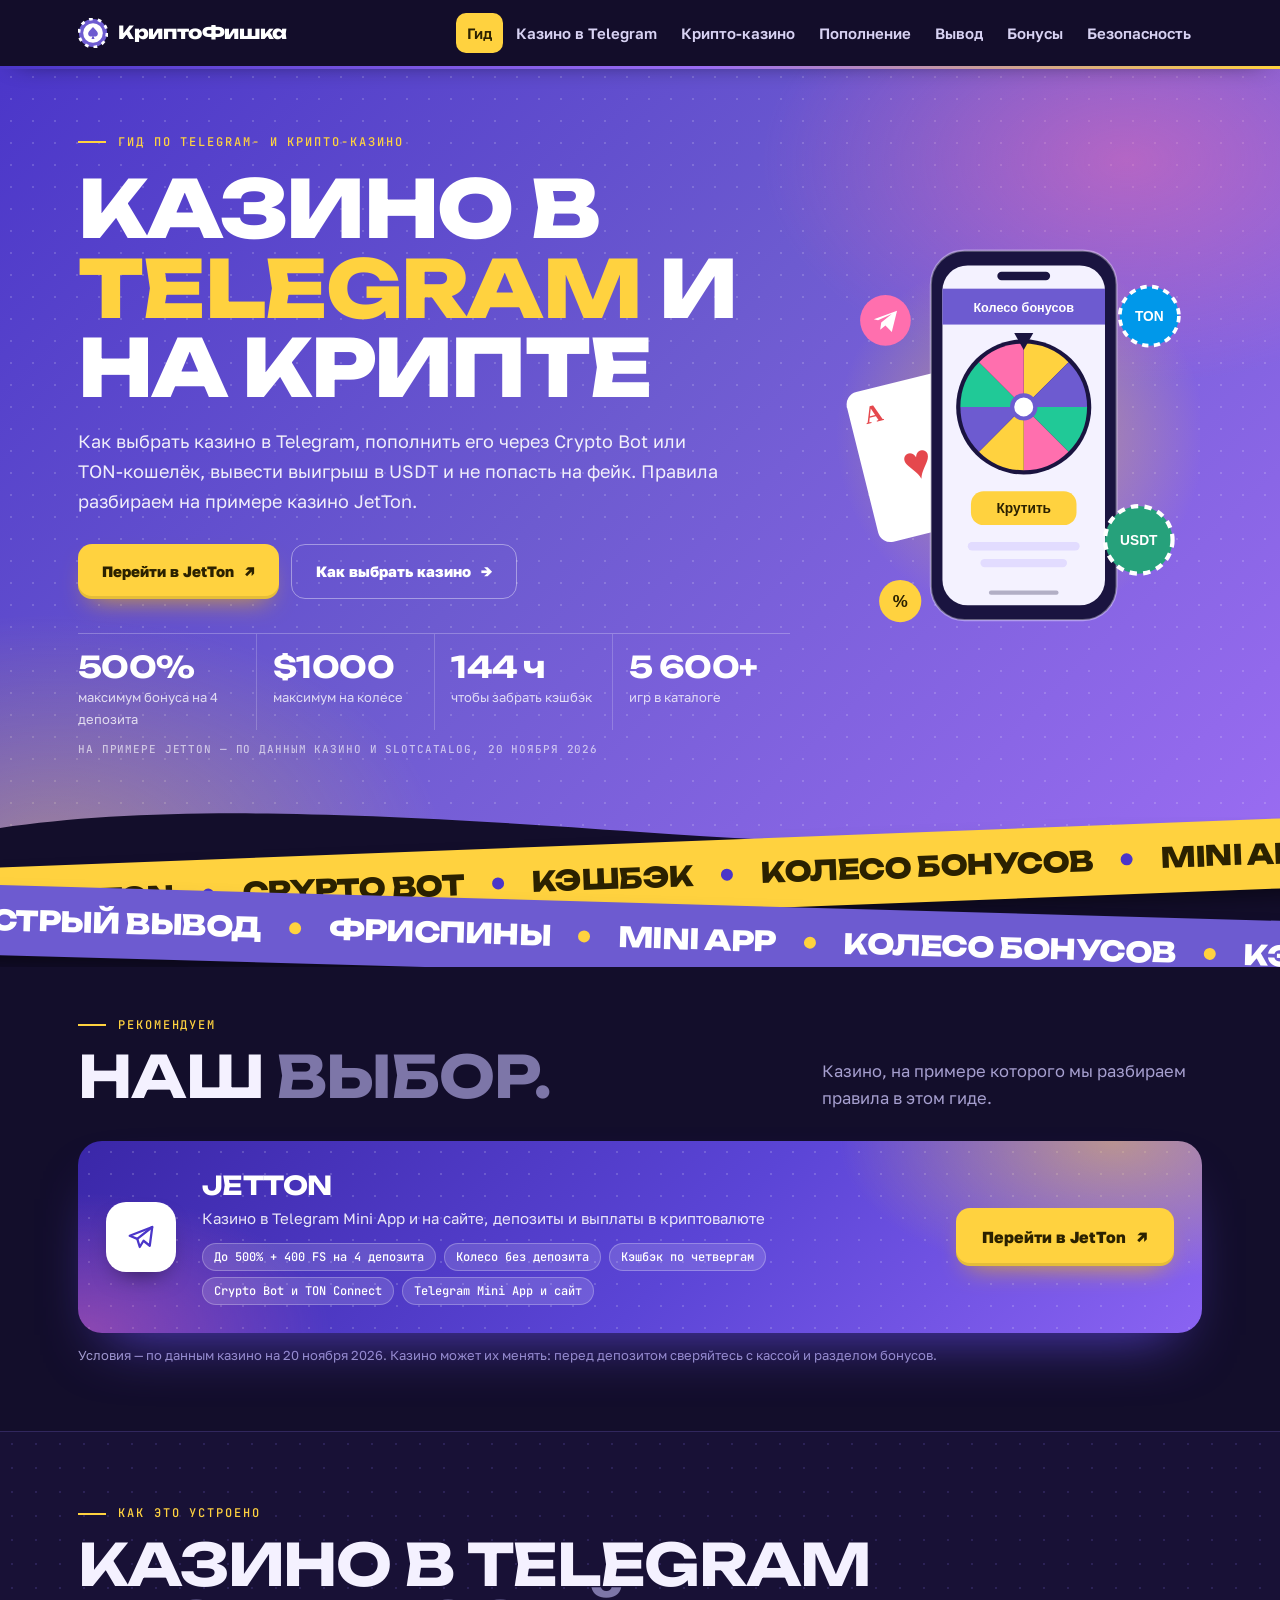
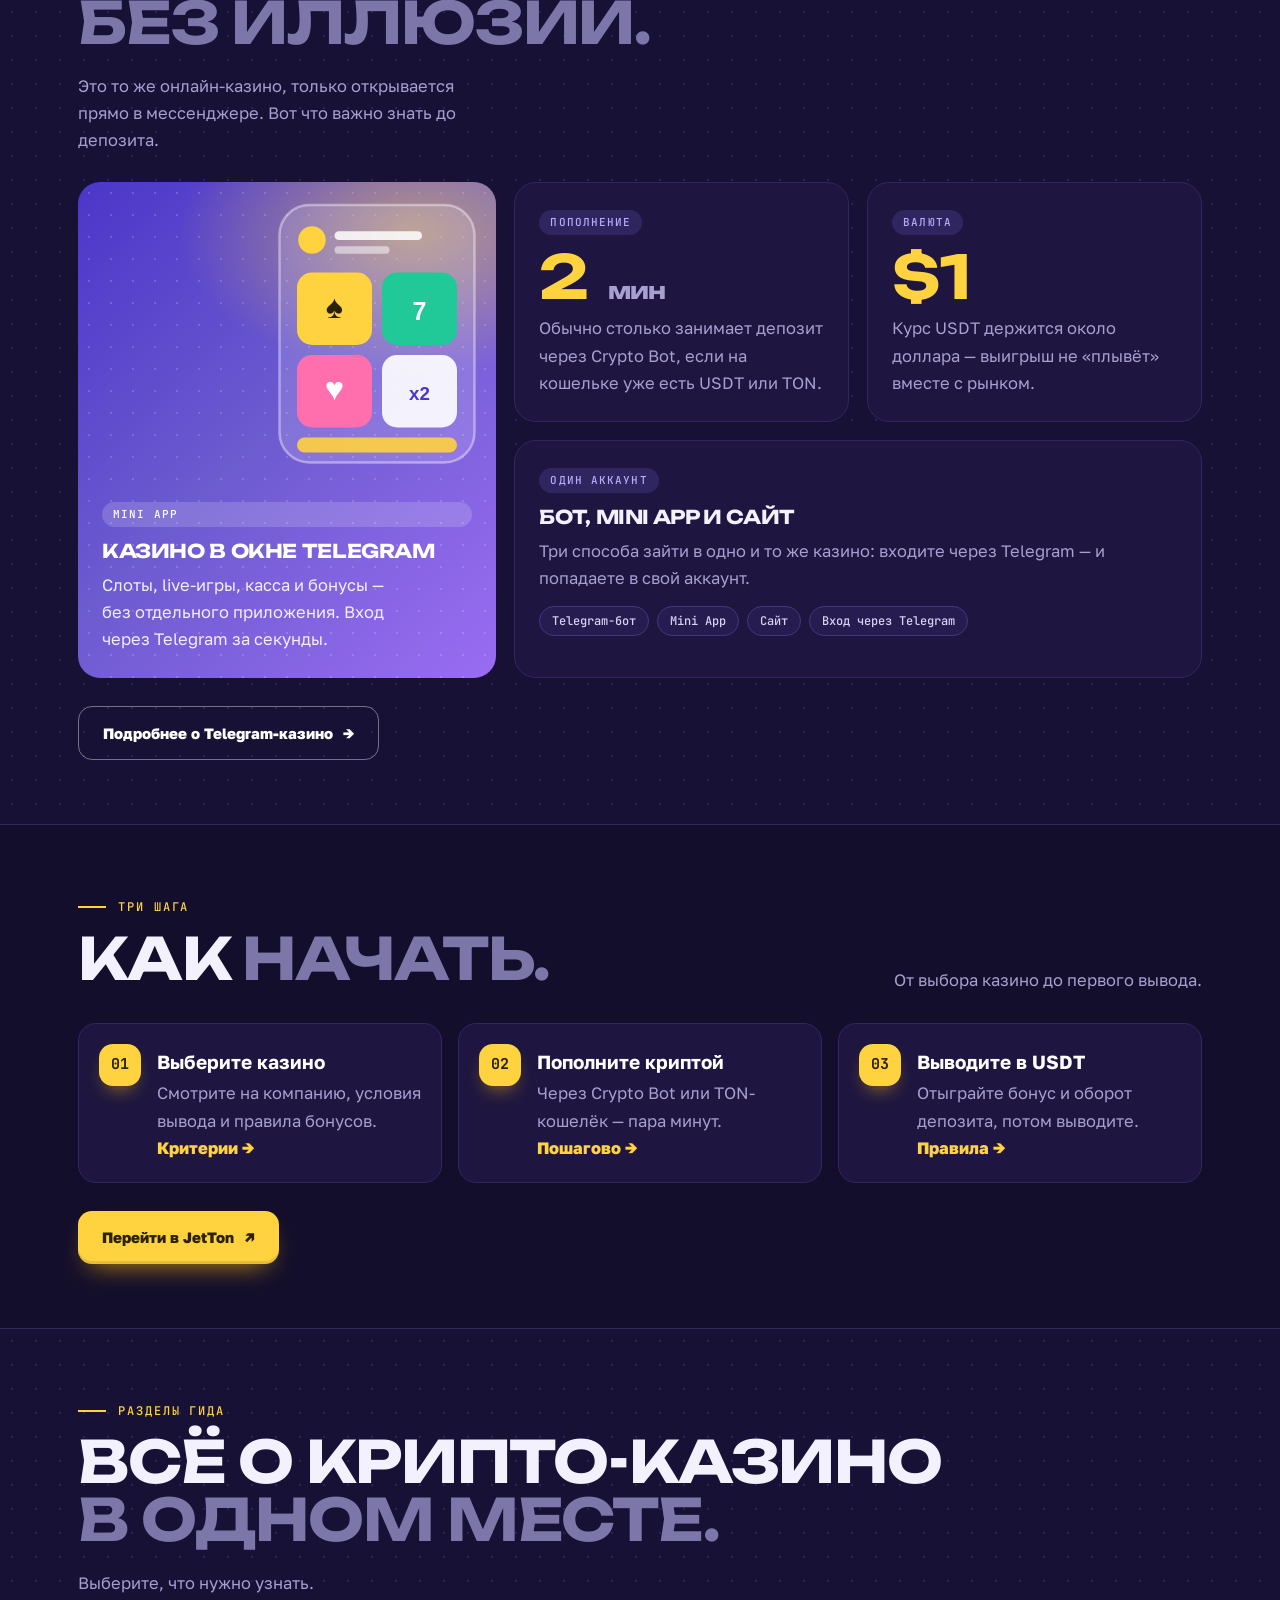
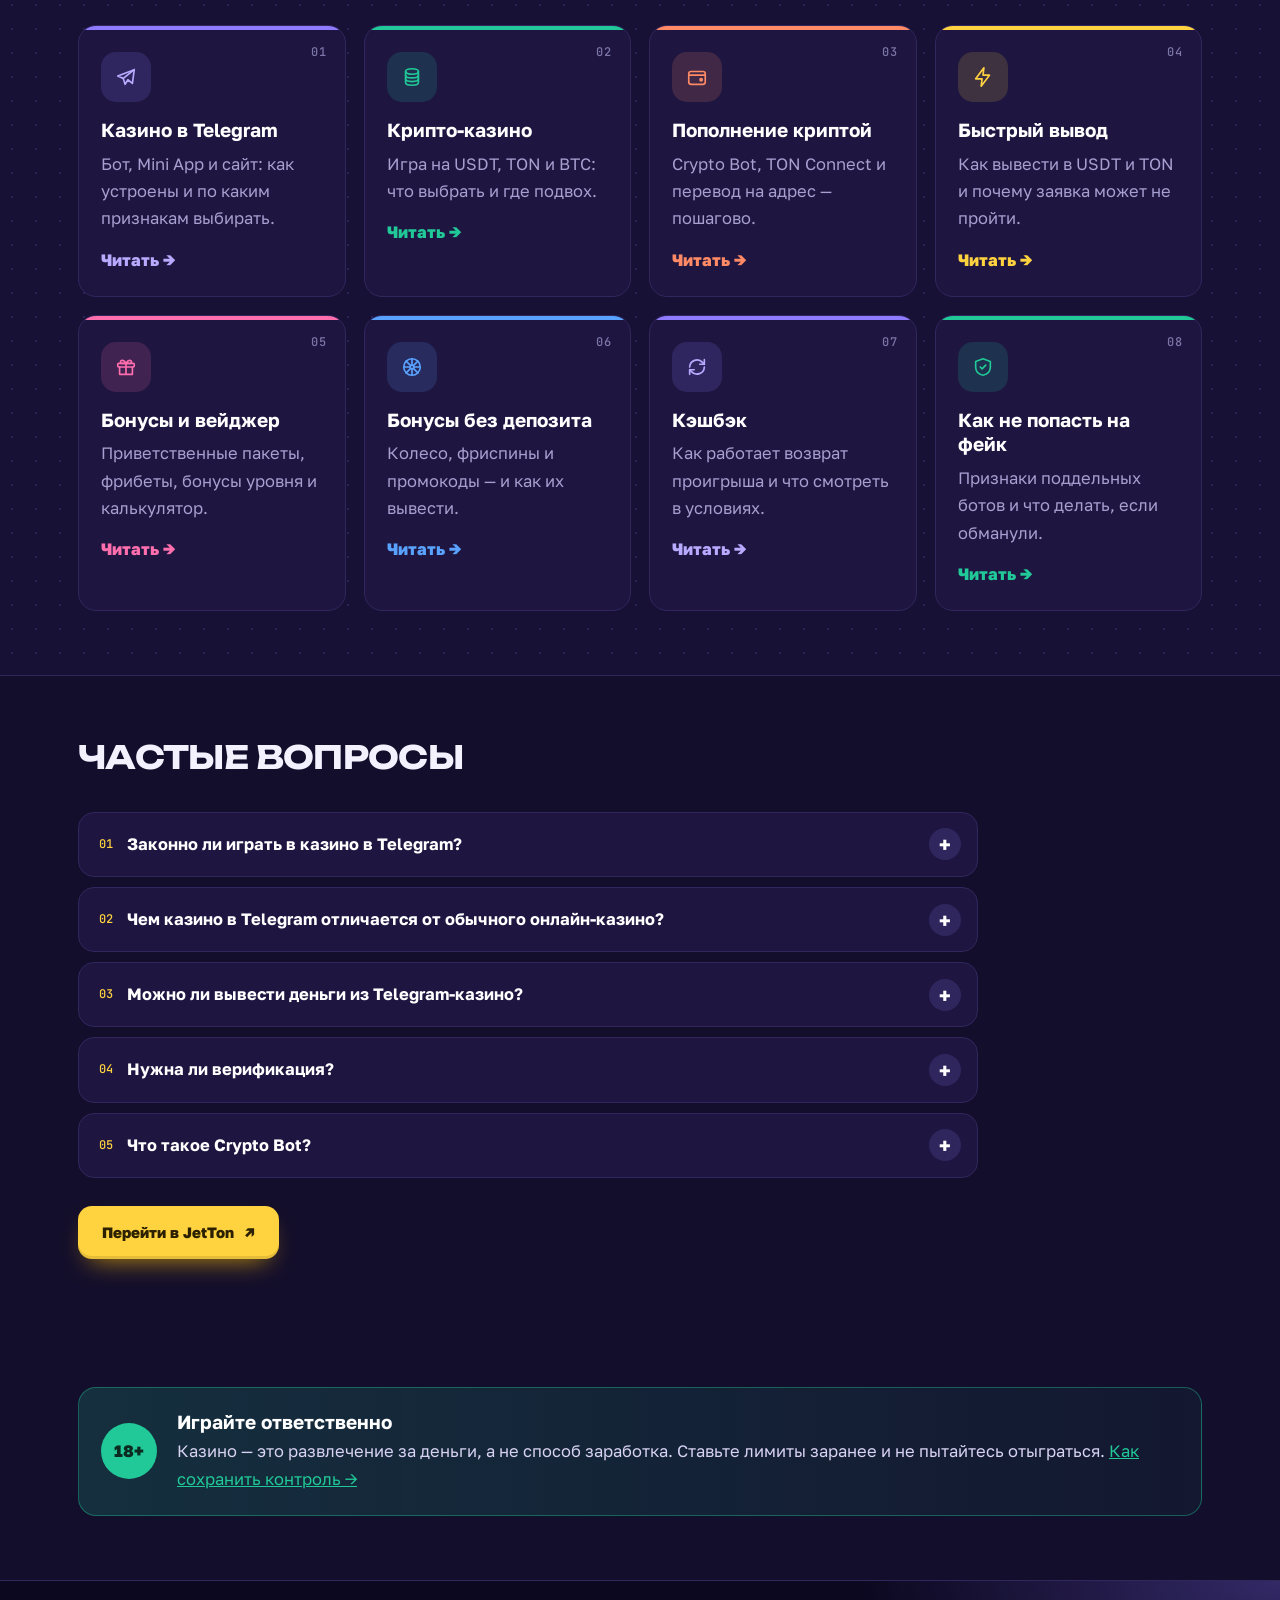
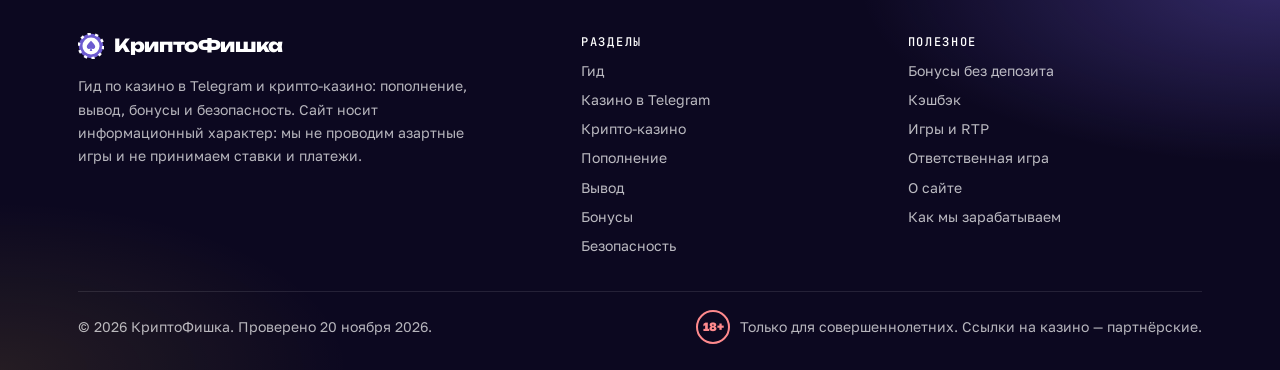
==== index.html @ 424b2a1b "Publish Tonfishka website" ====
<!doctype html>
<html lang="ru">
<head>
<meta charset="utf-8">
<meta name="viewport" content="width=device-width, initial-scale=1, viewport-fit=cover">
<title>Казино в Telegram и крипто-казино 2026: как выбрать, пополнить и вывести | КриптоФишка</title>
<meta name="description" content="Гид по казино в Telegram и крипто-казино: пополнение через Crypto Bot и TON, вывод в USDT, бонусы без депозита, кэшбэк и признаки фейков.">
<meta name="robots" content="index, follow">
<link rel="canonical" href="https://tonfishka.ru/">
<meta property="og:type" content="website">
<meta property="og:site_name" content="КриптоФишка">
<meta property="og:title" content="Казино в Telegram и крипто-казино 2026: как выбрать, пополнить и вывести | КриптоФишка">
<meta property="og:description" content="Гид по казино в Telegram и крипто-казино: пополнение через Crypto Bot и TON, вывод в USDT, бонусы без депозита, кэшбэк и признаки фейков.">
<meta property="og:url" content="https://tonfishka.ru/">
<meta property="og:locale" content="ru_RU">
<meta name="theme-color" content="#130e2b">
<link rel="icon" href="favicon.svg" type="image/svg+xml">
<link rel="preconnect" href="https://fonts.googleapis.com">
<link rel="preconnect" href="https://fonts.gstatic.com" crossorigin>
<link rel="stylesheet" href="https://fonts.googleapis.com/css2?family=Golos+Text:wght@400;500;600;700&amp;family=JetBrains+Mono:wght@400;500&amp;family=Unbounded:wght@600;700;800&amp;display=swap">
<link rel="stylesheet" href="style.css?v=20261120">
<script>document.documentElement.classList.add('js');setTimeout(function(){if(!window.__rv)document.documentElement.classList.add('rv-off')},2500)</script>
<script type="application/ld+json">{"@context":"https://schema.org","@graph":[{"@type":"WebSite","name":"КриптоФишка","url":"https://tonfishka.ru/","inLanguage":"ru"},{"@type":"Organization","name":"КриптоФишка","url":"https://tonfishka.ru/","logo":"https://tonfishka.ru/favicon.svg"}]}</script>
<script type="application/ld+json">{"@context":"https://schema.org","@type":"FAQPage","mainEntity":[{"@type":"Question","name":"Законно ли играть в казино в Telegram?","acceptedAnswer":{"@type":"Answer","text":"Зависит от страны. Во многих странах, включая Россию, у онлайн-казино нет местной лицензии — они работают по офшорным лицензиям (Кюрасао, Анжуан и другие). Перед игрой проверьте законы страны, в которой находитесь."}},{"@type":"Question","name":"Чем казино в Telegram отличается от обычного онлайн-казино?","acceptedAnswer":{"@type":"Answer","text":"По сути ничем: это то же казино, только открывается прямо в мессенджере — как бот или мини-приложение. Вход через Telegram, а пополнять удобно криптовалютой. Подробнее — в разборе."}},{"@type":"Question","name":"Можно ли вывести деньги из Telegram-казино?","acceptedAnswer":{"@type":"Answer","text":"Да, обычно в криптовалюте: через Crypto Bot или на TON-кошелёк. Но перед выводом нужно выполнить правила: отыграть бонус и сделать оборот депозита. Подробнее — на странице о выводе."}},{"@type":"Question","name":"Нужна ли верификация?","acceptedAnswer":{"@type":"Answer","text":"При регистрации документы обычно не просят — хватает Telegram. Но казино вправе запросить проверку позже, например перед крупным выводом. В JetTon это пункт 8.12 правил: запрос отправляют на почту безопасности казино."}},{"@type":"Question","name":"Что такое Crypto Bot?","acceptedAnswer":{"@type":"Answer","text":"Бот-кошелёк внутри Telegram (@CryptoBot): в нём хранят USDT, TON и другие монеты и оплачивают счета. Многие Telegram-казино принимают через него депозиты и выплаты. Пошагово — на странице о пополнении."}}]}</script>

</head>
<body class="has-sticky">
<a class="skip" href="#main">К содержимому</a>
<header class="hdr"><div class="wrap hdr-in">
  <a class="logo" href="index.html"><svg viewBox="0 0 32 32" width="30" height="30" aria-hidden="true"><circle cx="16" cy="16" r="15" fill="#6d5bd0"/><circle cx="16" cy="16" r="15" fill="none" stroke="#ffffff" stroke-width="3" stroke-dasharray="4 5.425"/><circle cx="16" cy="16" r="10.5" fill="#ffffff"/><path d="M16 9.5c2.2 2.8 5.2 4.6 5.2 7.4a2.9 2.9 0 0 1-4.6 2.3l1 3.1h-3.2l1-3.1a2.9 2.9 0 0 1-4.6-2.3c0-2.8 3-4.6 5.2-7.4z" fill="#6d5bd0"/></svg><span>КриптоФишка</span></a>
  <button class="burger" type="button" aria-label="Меню" aria-expanded="false"><span></span><span></span><span></span></button>
  <nav class="nav" aria-label="Разделы"><a href="index.html" aria-current="page">Гид</a><a href="telegram-kazino.html">Казино в Telegram</a><a href="kripto-kazino.html">Крипто-казино</a><a href="popolnenie.html">Пополнение</a><a href="vyvod.html">Вывод</a><a href="bonusy.html">Бонусы</a><a href="bezopasnost.html">Безопасность</a></nav>
</div></header>
<main id="main">
<section class="hero"><div class="wrap hero-in">
  <div>
    <span class="eyebrow">Гид по Telegram- и крипто-казино</span>
    <h1>Казино в <span class="acc">Telegram</span> и на крипте</h1>
    <p class="lead">Как выбрать казино в Telegram, пополнить его через Crypto Bot или TON-кошелёк, вывести выигрыш в USDT
    и не попасть на фейк. Правила разбираем на примере казино JetTon.</p>
    <div class="btns"><a class="btn" href="go.html?p=index&amp;b=top" rel="nofollow sponsored" target="_blank">Перейти в JetTon <span class="arr">↗</span></a><a class="btn ghost" href="telegram-kazino.html">Как выбрать казино <span class="arr">→</span></a></div>
    <ul class="stats">
      <li class="stat"><b>500%</b><span>максимум бонуса на 4 депозита</span></li>
      <li class="stat"><b>$1000</b><span>максимум на колесе</span></li>
      <li class="stat"><b>144 ч</b><span>чтобы забрать кэшбэк</span></li>
      <li class="stat"><b>5&nbsp;600+</b><span>игр в каталоге</span></li>
    </ul>
    <p class="stats-note">На примере JetTon — по данным казино и SlotCatalog, 20 ноября 2026</p>
  </div>
  <svg class="hero-art" viewBox="0 0 360 420" aria-hidden="true">
  <defs><radialGradient id="glow" cx=".5" cy=".5" r=".5"><stop offset="0" stop-color="#ffd23f" stop-opacity=".5"/><stop offset="1" stop-color="#ffd23f" stop-opacity="0"/></radialGradient></defs>
  <circle cx="190" cy="205" r="175" fill="url(#glow)"/>
  <g class="fl fl3"><g transform="rotate(-14 92 230)">
    <rect x="40" y="152" width="104" height="146" rx="12" fill="#ffffff"/>
    <text x="54" y="184" font-family="Georgia,serif" font-size="24" font-weight="700" fill="#e5484d">A</text>
    <text x="92" y="246" font-family="Georgia,serif" font-size="46" text-anchor="middle" fill="#e5484d">&#9829;</text>
  </g></g>
  <g class="fl fl2">
    <rect x="105" y="30" width="176" height="350" rx="32" fill="#1a1440" stroke="#ffffff" stroke-opacity=".35" stroke-width="2"/>
    <rect x="116" y="44" width="154" height="322" rx="24" fill="#f4f2ff"/>
    <rect x="116" y="66" width="154" height="34" fill="#6d5bd0"/>
    <rect x="168" y="50" width="50" height="8" rx="4" fill="#1a1440"/>
    <text x="193" y="88" text-anchor="middle" font-family="Arial,sans-serif" font-size="12" font-weight="700" fill="#ffffff">Колесо бонусов</text>
    <circle cx="193" cy="178" r="64" fill="#1a1440"/>
    <g class="wheel-rot"><path d="M193 178L193.0 118.0A60 60 0 0 1 235.4 135.6Z" fill="#ffd23f"/><path d="M193 178L235.4 135.6A60 60 0 0 1 253.0 178.0Z" fill="#6d5bd0"/><path d="M193 178L253.0 178.0A60 60 0 0 1 235.4 220.4Z" fill="#20c997"/><path d="M193 178L235.4 220.4A60 60 0 0 1 193.0 238.0Z" fill="#ff6fae"/><path d="M193 178L193.0 238.0A60 60 0 0 1 150.6 220.4Z" fill="#ffd23f"/><path d="M193 178L150.6 220.4A60 60 0 0 1 133.0 178.0Z" fill="#6d5bd0"/><path d="M193 178L133.0 178.0A60 60 0 0 1 150.6 135.6Z" fill="#20c997"/><path d="M193 178L150.6 135.6A60 60 0 0 1 193.0 118.0Z" fill="#ff6fae"/></g>
    <circle cx="193" cy="178" r="11" fill="#ffffff" stroke="#6d5bd0" stroke-width="4"/>
    <path d="M184 108h18l-9 16z" fill="#1a1440"/>
    <rect x="143" y="258" width="100" height="32" rx="12" fill="#ffd23f"/>
    <text x="193" y="279" text-anchor="middle" font-family="Arial,sans-serif" font-size="13" font-weight="800" fill="#2b2100">Крутить</text>
    <rect x="140" y="306" width="106" height="8" rx="4" fill="#e2dcff"/>
    <rect x="152" y="322" width="82" height="8" rx="4" fill="#e2dcff"/>
    <rect x="160" y="352" width="66" height="4" rx="2" fill="#1a1440" fill-opacity=".3"/>
  </g>
  <g class="fl fl1"><g transform="translate(302 304)">
    <circle r="32" fill="#26a17b"/><circle r="32" fill="none" stroke="#ffffff" stroke-width="4" stroke-dasharray="7 6"/>
    <text y="5" font-size="13" font-weight="800" text-anchor="middle" fill="#ffffff" font-family="Arial,sans-serif">USDT</text>
  </g></g>
  <g class="fl fl4"><g transform="translate(312 92)">
    <circle r="28" fill="#0098ea"/><circle r="28" fill="none" stroke="#ffffff" stroke-width="3.5" stroke-dasharray="6 5.2"/>
    <text y="5" font-size="13" font-weight="800" text-anchor="middle" fill="#ffffff" font-family="Arial,sans-serif">TON</text>
  </g></g>
  <g class="fl fl5"><g transform="translate(62 96)"><circle r="24" fill="#ff6fae"/><path d="M-11 -1l22 -8-5 20-6-6-5 4 1-7 10-8-13 6z" fill="#ffffff"/></g></g>
  <g class="fl fl3"><g transform="translate(76 362)"><circle r="20" fill="#ffd23f"/>
    <text y="6" font-size="16" font-weight="800" text-anchor="middle" fill="#2b2100" font-family="Arial,sans-serif">%</text></g></g>
</svg>
</div></section>

<div class="ticker" aria-hidden="true"><div class="tk tk1"><div class="tk-track"><span>USDT</span><i></i><span>TON</span><i></i><span>Crypto Bot</span><i></i><span>Кэшбэк</span><i></i><span>Колесо бонусов</span><i></i><span>Mini App</span><i></i><span>Фриспины</span><i></i><span>Быстрый вывод</span><i></i><span>USDT</span><i></i><span>TON</span><i></i><span>Crypto Bot</span><i></i><span>Кэшбэк</span><i></i><span>Колесо бонусов</span><i></i><span>Mini App</span><i></i><span>Фриспины</span><i></i><span>Быстрый вывод</span><i></i></div></div><div class="tk tk2"><div class="tk-track"><span>Быстрый вывод</span><i></i><span>Фриспины</span><i></i><span>Mini App</span><i></i><span>Колесо бонусов</span><i></i><span>Кэшбэк</span><i></i><span>Crypto Bot</span><i></i><span>TON</span><i></i><span>USDT</span><i></i><span>Быстрый вывод</span><i></i><span>Фриспины</span><i></i><span>Mini App</span><i></i><span>Колесо бонусов</span><i></i><span>Кэшбэк</span><i></i><span>Crypto Bot</span><i></i><span>TON</span><i></i><span>USDT</span><i></i></div></div></div>

<section class="sec"><div class="wrap">
  <div class="sec-head big"><div><span class="eyebrow">рекомендуем</span><h2>Наш <span class="dim">выбор.</span></h2></div>
  <p>Казино, на примере которого мы разбираем правила в этом гиде.</p></div>
  <div class="offer">
    <div class="offer-mark"><svg viewBox="0 0 24 24" width="30" height="30" fill="none" stroke="currentColor" stroke-width="1.8" stroke-linecap="round" stroke-linejoin="round" aria-hidden="true"><path d="M21 4L3 11l6 2.5L11 20l3-5 5 4z"/><path d="M9 13.5L21 4"/></svg></div>
    <div><h3>JetTon</h3><p class="sub">Казино в Telegram Mini App и на сайте, депозиты и выплаты в криптовалюте</p><ul><li>До 500% + 400 FS на 4 депозита</li><li>Колесо без депозита</li><li>Кэшбэк по четвергам</li><li>Crypto Bot и TON Connect</li><li>Telegram Mini App и сайт</li></ul></div>
    <a class="btn" href="go.html?p=index&amp;b=mid" rel="nofollow sponsored" target="_blank">Перейти в JetTon <span class="arr">↗</span></a>
  </div>
  <p class="offer-note">Условия — по данным казино на 20 ноября 2026. Казино может их менять: перед депозитом сверяйтесь с кассой и разделом бонусов.</p>
</div></section>

<section class="sec alt"><div class="wrap">
  <div class="sec-head big"><div><span class="eyebrow">как это устроено</span><h2>Казино в Telegram <span class="dim">без иллюзий.</span></h2></div>
  <p>Это то же онлайн-казино, только открывается прямо в мессенджере. Вот что важно знать до депозита.</p></div>
  <div class="bento">
    <div class="b-main"><svg viewBox="0 0 200 230" aria-hidden="true">
  <rect x="22" y="12" width="156" height="206" rx="24" fill="#ffffff" fill-opacity=".14" stroke="#ffffff" stroke-opacity=".4" stroke-width="2"/>
  <circle cx="48" cy="40" r="11" fill="#ffd23f"/><rect x="66" y="33" width="70" height="7" rx="3.5" fill="#ffffff" fill-opacity=".85"/>
  <rect x="66" y="45" width="44" height="6" rx="3" fill="#ffffff" fill-opacity=".5"/>
  <rect x="36" y="66" width="60" height="58" rx="12" fill="#ffd23f"/><rect x="104" y="66" width="60" height="58" rx="12" fill="#20c997"/>
  <rect x="36" y="132" width="60" height="58" rx="12" fill="#ff6fae"/><rect x="104" y="132" width="60" height="58" rx="12" fill="#ffffff" fill-opacity=".9"/>
  <text x="66" y="102" text-anchor="middle" font-family="Georgia,serif" font-size="26" fill="#2b2100">&#9824;</text>
  <text x="134" y="104" text-anchor="middle" font-family="Arial,sans-serif" font-size="20" font-weight="800" fill="#ffffff">7</text>
  <text x="66" y="168" text-anchor="middle" font-family="Georgia,serif" font-size="26" fill="#ffffff">&#9829;</text>
  <text x="134" y="168" text-anchor="middle" font-family="Arial,sans-serif" font-size="15" font-weight="800" fill="#4b36c9">x2</text>
  <rect x="36" y="198" width="128" height="12" rx="6" fill="#ffd23f" fill-opacity=".9"/>
</svg><span class="tag">Mini App</span><h3>Казино в окне Telegram</h3>
      <p>Слоты, live-игры, касса и бонусы — без отдельного приложения. Вход через Telegram за секунды.</p></div>
    <div><span class="tag">пополнение</span><b class="big">2 <small>мин</small></b>
      <p>Обычно столько занимает депозит через Crypto Bot, если на кошельке уже есть USDT или TON.</p></div>
    <div><span class="tag">валюта</span><b class="big">$1</b>
      <p>Курс USDT держится около доллара — выигрыш не «плывёт» вместе с рынком.</p></div>
    <div class="b-wide"><span class="tag">один аккаунт</span><h3>Бот, Mini App и сайт</h3>
      <p>Три способа зайти в одно и то же казино: входите через Telegram — и попадаете в свой аккаунт.</p>
      <ul class="chips"><li>Telegram-бот</li><li>Mini App</li><li>Сайт</li><li>Вход через Telegram</li></ul></div>
  </div>
  <div class="btns"><a class="btn ghost" href="telegram-kazino.html">Подробнее о Telegram-казино <span class="arr">→</span></a></div>
</div></section>

<section class="sec"><div class="wrap">
  <div class="sec-head big"><div><span class="eyebrow">три шага</span><h2>Как <span class="dim">начать.</span></h2></div>
  <p>От выбора казино до первого вывода.</p></div>
  <ol class="steps s3"><li><h3>Выберите казино</h3><p>Смотрите на компанию, условия вывода и правила бонусов. <a href="telegram-kazino.html">Критерии →</a></p></li><li><h3>Пополните криптой</h3><p>Через Crypto Bot или TON-кошелёк — пара минут. <a href="popolnenie.html">Пошагово →</a></p></li><li><h3>Выводите в USDT</h3><p>Отыграйте бонус и оборот депозита, потом выводите. <a href="vyvod.html">Правила →</a></p></li></ol>
  <div class="btns"><a class="btn" href="go.html?p=index&amp;b=mid" rel="nofollow sponsored" target="_blank">Перейти в JetTon <span class="arr">↗</span></a></div>
</div></section>

<section class="sec alt"><div class="wrap">
  <div class="sec-head big"><div><span class="eyebrow">разделы гида</span><h2>Всё о крипто-казино <span class="dim">в одном месте.</span></h2></div>
  <p>Выберите, что нужно узнать.</p></div>
  <div class="grid g4"><a class="card" href="telegram-kazino.html"><div class="ico"><svg viewBox="0 0 24 24" width="22" height="22" fill="none" stroke="currentColor" stroke-width="1.8" stroke-linecap="round" stroke-linejoin="round" aria-hidden="true"><path d="M21 4L3 11l6 2.5L11 20l3-5 5 4z"/><path d="M9 13.5L21 4"/></svg></div><h3>Казино в Telegram</h3><p>Бот, Mini App и сайт: как устроены и по каким признакам выбирать.</p><span class="go">Читать →</span></a><a class="card" href="kripto-kazino.html"><div class="ico"><svg viewBox="0 0 24 24" width="22" height="22" fill="none" stroke="currentColor" stroke-width="1.8" stroke-linecap="round" stroke-linejoin="round" aria-hidden="true"><ellipse cx="12" cy="6" rx="7" ry="3"/><path d="M5 6v4c0 1.7 3.1 3 7 3s7-1.3 7-3V6"/><path d="M5 10v4c0 1.7 3.1 3 7 3s7-1.3 7-3v-4"/><path d="M5 14v4c0 1.7 3.1 3 7 3s7-1.3 7-3v-4"/></svg></div><h3>Крипто-казино</h3><p>Игра на USDT, TON и BTC: что выбрать и где подвох.</p><span class="go">Читать →</span></a><a class="card" href="popolnenie.html"><div class="ico"><svg viewBox="0 0 24 24" width="22" height="22" fill="none" stroke="currentColor" stroke-width="1.8" stroke-linecap="round" stroke-linejoin="round" aria-hidden="true"><rect x="3" y="6" width="18" height="14" rx="2.5"/><path d="M3 10h18"/><circle cx="16.5" cy="15" r="1.2" fill="currentColor"/></svg></div><h3>Пополнение криптой</h3><p>Crypto Bot, TON Connect и перевод на адрес — пошагово.</p><span class="go">Читать →</span></a><a class="card" href="vyvod.html"><div class="ico"><svg viewBox="0 0 24 24" width="22" height="22" fill="none" stroke="currentColor" stroke-width="1.8" stroke-linecap="round" stroke-linejoin="round" aria-hidden="true"><path d="M13 2L4 14h7l-1 8 9-12h-7z"/></svg></div><h3>Быстрый вывод</h3><p>Как вывести в USDT и TON и почему заявка может не пройти.</p><span class="go">Читать →</span></a><a class="card" href="bonusy.html"><div class="ico"><svg viewBox="0 0 24 24" width="22" height="22" fill="none" stroke="currentColor" stroke-width="1.8" stroke-linecap="round" stroke-linejoin="round" aria-hidden="true"><rect x="3" y="8" width="18" height="4" rx="1"/><path d="M5 12v8h14v-8M12 8v12M12 8C10 4 6 4 6 6.5S9 8 12 8zm0 0c2-4 6-4 6-1.5S15 8 12 8z"/></svg></div><h3>Бонусы и вейджер</h3><p>Приветственные пакеты, фрибеты, бонусы уровня и калькулятор.</p><span class="go">Читать →</span></a><a class="card" href="bez-depozita.html"><div class="ico"><svg viewBox="0 0 24 24" width="22" height="22" fill="none" stroke="currentColor" stroke-width="1.8" stroke-linecap="round" stroke-linejoin="round" aria-hidden="true"><circle cx="12" cy="12" r="9"/><circle cx="12" cy="12" r="2"/><path d="M12 3v7M12 14v7M3 12h7M14 12h7M5.6 5.6l4.9 4.9M13.5 13.5l4.9 4.9M18.4 5.6l-4.9 4.9M10.5 13.5l-4.9 4.9"/></svg></div><h3>Бонусы без депозита</h3><p>Колесо, фриспины и промокоды — и как их вывести.</p><span class="go">Читать →</span></a><a class="card" href="keshbek.html"><div class="ico"><svg viewBox="0 0 24 24" width="22" height="22" fill="none" stroke="currentColor" stroke-width="1.8" stroke-linecap="round" stroke-linejoin="round" aria-hidden="true"><path d="M4 12a8 8 0 0 1 14-5l2 2M20 12a8 8 0 0 1-14 5l-2-2"/><path d="M20 4v5h-5M4 20v-5h5"/></svg></div><h3>Кэшбэк</h3><p>Как работает возврат проигрыша и что смотреть в условиях.</p><span class="go">Читать →</span></a><a class="card" href="bezopasnost.html"><div class="ico"><svg viewBox="0 0 24 24" width="22" height="22" fill="none" stroke="currentColor" stroke-width="1.8" stroke-linecap="round" stroke-linejoin="round" aria-hidden="true"><path d="M12 3l8 3v6c0 5-3.5 8-8 9-4.5-1-8-4-8-9V6z"/><path d="M9 12l2 2 4-4"/></svg></div><h3>Как не попасть на фейк</h3><p>Признаки поддельных ботов и что делать, если обманули.</p><span class="go">Читать →</span></a></div>
</div></section>

<section class="sec"><div class="wrap">
  <div class="sec-head"><div><h2>Частые вопросы</h2></div></div>
  <div class="faq"><details><summary>Законно ли играть в казино в Telegram?</summary><div class="ans"><p>Зависит от страны. Во многих странах, включая Россию, у онлайн-казино нет местной лицензии — они работают по офшорным лицензиям (Кюрасао, Анжуан и другие). Перед игрой проверьте законы страны, в которой находитесь.</p></div></details><details><summary>Чем казино в Telegram отличается от обычного онлайн-казино?</summary><div class="ans"><p>По сути ничем: это то же казино, только открывается прямо в мессенджере — как бот или мини-приложение. Вход через Telegram, а пополнять удобно криптовалютой. Подробнее — <a href="telegram-kazino.html">в разборе</a>.</p></div></details><details><summary>Можно ли вывести деньги из Telegram-казино?</summary><div class="ans"><p>Да, обычно в криптовалюте: через Crypto Bot или на TON-кошелёк. Но перед выводом нужно выполнить правила: отыграть бонус и сделать оборот депозита. Подробнее — на странице <a href="vyvod.html">о выводе</a>.</p></div></details><details><summary>Нужна ли верификация?</summary><div class="ans"><p>При регистрации документы обычно не просят — хватает Telegram. Но казино вправе запросить проверку позже, например перед крупным выводом. В JetTon это пункт 8.12 правил: запрос отправляют на почту безопасности казино.</p></div></details><details><summary>Что такое Crypto Bot?</summary><div class="ans"><p>Бот-кошелёк внутри Telegram (@CryptoBot): в нём хранят USDT, TON и другие монеты и оплачивают счета. Многие Telegram-казино принимают через него депозиты и выплаты. Пошагово — на странице <a href="popolnenie.html">о пополнении</a>.</p></div></details></div>
  <div class="btns"><a class="btn" href="go.html?p=index&amp;b=bottom" rel="nofollow sponsored" target="_blank">Перейти в JetTon <span class="arr">↗</span></a></div>
</div></section>

<section class="sec"><div class="wrap">
  <div class="rg">
    <div class="age">18+</div>
    <div>
      <h3>Играйте ответственно</h3>
      <p>Казино — это развлечение за деньги, а не способ заработка. Ставьте лимиты заранее и не пытайтесь отыграться.
      <a href="responsible.html">Как сохранить контроль →</a></p>
    </div>
  </div>
</div></section>
</main>
<footer class="ftr"><div class="wrap">
  <div class="ftr-in">
    <div>
      <a class="logo" href="index.html"><svg viewBox="0 0 32 32" width="26" height="26" aria-hidden="true"><circle cx="16" cy="16" r="15" fill="#6d5bd0"/><circle cx="16" cy="16" r="15" fill="none" stroke="#ffffff" stroke-width="3" stroke-dasharray="4 5.425"/><circle cx="16" cy="16" r="10.5" fill="#ffffff"/><path d="M16 9.5c2.2 2.8 5.2 4.6 5.2 7.4a2.9 2.9 0 0 1-4.6 2.3l1 3.1h-3.2l1-3.1a2.9 2.9 0 0 1-4.6-2.3c0-2.8 3-4.6 5.2-7.4z" fill="#6d5bd0"/></svg><span>КриптоФишка</span></a>
      <p>Гид по казино в Telegram и крипто-казино: пополнение, вывод, бонусы и безопасность. Сайт носит информационный
      характер: мы не проводим азартные игры и не принимаем ставки и платежи.</p>
    </div>
    <div><h4>Разделы</h4><ul><li><a href="index.html">Гид</a></li><li><a href="telegram-kazino.html">Казино в Telegram</a></li><li><a href="kripto-kazino.html">Крипто-казино</a></li><li><a href="popolnenie.html">Пополнение</a></li><li><a href="vyvod.html">Вывод</a></li><li><a href="bonusy.html">Бонусы</a></li><li><a href="bezopasnost.html">Безопасность</a></li></ul></div>
    <div><h4>Полезное</h4><ul><li><a href="bez-depozita.html">Бонусы без депозита</a></li><li><a href="keshbek.html">Кэшбэк</a></li><li><a href="igry.html">Игры и RTP</a></li><li><a href="responsible.html">Ответственная игра</a></li><li><a href="o-sajte.html">О сайте</a></li><li><a href="o-sajte.html#money">Как мы зарабатываем</a></li></ul></div>
  </div>
  <div class="ftr-bot">
    <span>© 2026 КриптоФишка. Проверено 20 ноября 2026.</span>
    <span class="age-note"><span class="b18">18+</span> Только для совершеннолетних. Ссылки на казино — партнёрские.</span>
  </div>
</div></footer>
<div class="sticky-cta" id="sticky-cta"><a class="btn" href="go.html?p=index&amp;b=sticky" rel="nofollow sponsored" target="_blank">Перейти в JetTon <span class="arr">↗</span></a></div>
<script src="script.js?v=20261120" defer></script>
</body>
</html>
---- style.css ----
/* Макет: тёмно-фиолетовая «ночная» тема с яркими акцентами, приёмы с сайта КРОЙ:
   капс Unbounded, двухцветные заголовки, моно-подписи с чёрточкой, цифры на первом экране,
   бегущая лента, бенто-сетка, нумерация 01/02. */
:root{
  --bg:#130e2b;--bg2:#181136;--card:#1e1640;--card2:#261c50;--line:#31275d;--line2:#43377a;
  --text:#f4f1ff;--soft:#d8d2f3;--muted:#a69fcf;--dim:#7d76a8;
  --accent:#8f7bff;--accent-d:#b8aaff;--accent-t:rgba(143,123,255,.16);--deep:#0c0820;
  --grad:linear-gradient(135deg,#4b36c9 0%,#6d5bd0 48%,#9a6cf2 100%);
  --cta:#ffd23f;--cta-h:#ffe066;--cta-t:#2b2100;
  --mint:#20c997;--mint-t:rgba(32,201,151,.15);--coral:#ff8a65;--coral-t:rgba(255,138,101,.15);
  --pink:#ff6fae;--pink-t:rgba(255,111,174,.15);--lemon:#ffd23f;--lemon-t:rgba(255,210,63,.14);
  --blue:#5aa2ff;--blue-t:rgba(90,162,255,.15);
  --green:#20c997;--red:#ff6b6b;--red-t:rgba(255,107,107,.12);
  --r:18px;--shadow:0 22px 44px -26px rgba(0,0,0,.8);
  --ease:cubic-bezier(.16,.84,.3,1);
  --dots-w:radial-gradient(rgba(255,255,255,.16) 1.2px,transparent 1.4px);
  --dots-v:radial-gradient(rgba(143,123,255,.16) 1.2px,transparent 1.4px);
  color-scheme:dark;
}
*{box-sizing:border-box}
html{scroll-behavior:smooth;-webkit-text-size-adjust:100%}
body{margin:0;background:var(--bg);color:var(--text);font:16.5px/1.65 "Golos Text","Segoe UI",Roboto,"Helvetica Neue",Arial,sans-serif;-webkit-font-smoothing:antialiased;overflow-x:hidden}
/* как на сайте КРОЙ: заголовки — Unbounded капсом, текст — Golos Text, подписи — JetBrains Mono */
h1,h2,.logo span,.nf-code,.offer h3,.res b,.stat b,.bento b.big,.tk-track span,.bento h3{font-family:"Unbounded","Golos Text","Segoe UI",sans-serif;letter-spacing:-.02em}
h1{font-weight:800;text-transform:uppercase;text-wrap:balance}
h2{font-weight:700;text-transform:uppercase;text-wrap:balance}
h3{font-weight:700}
.dim{color:var(--dim)}
a{color:var(--accent-d)}
a:hover{color:#fff}
svg{max-width:100%}
.wrap{max-width:1160px;margin:0 auto;padding:0 18px}
.skip{position:absolute;left:-9999px}
.skip:focus{left:16px;top:16px;z-index:99;background:var(--cta);color:var(--cta-t);padding:8px 12px;border-radius:8px}
:focus-visible{outline:2px solid var(--cta);outline-offset:2px}

/* шапка */
.hdr{position:sticky;top:0;z-index:50;background:rgba(19,14,43,.95);box-shadow:0 10px 26px -18px rgba(0,0,0,.9)}
.hdr::after{content:"";position:absolute;left:0;right:0;bottom:-3px;height:3px;background:linear-gradient(90deg,#4b36c9,#9a6cf2 55%,#ffd23f)}
.hdr-in{display:flex;align-items:center;gap:24px;height:66px}
.logo{display:flex;align-items:center;gap:10px;color:#fff;text-decoration:none;font-weight:800;font-size:18px}
.logo:hover{color:#fff}
.nav{display:flex;gap:2px;margin-left:auto}
.nav a{color:var(--soft);text-decoration:none;padding:8px 11px;border-radius:10px;font-size:15px;font-weight:600}
.nav a:hover{color:#fff;background:var(--accent-t)}
.nav a[aria-current=page]{color:var(--cta-t);background:var(--cta)}
.burger{display:none;margin-left:auto;background:var(--accent-t);border:0;border-radius:10px;width:44px;height:40px;padding:0;cursor:pointer;flex-direction:column;align-items:center;justify-content:center;gap:5px}
.burger span{display:block;width:20px;height:2px;background:#fff;border-radius:2px;transition:transform .2s,opacity .2s}
.hdr.open .burger span:nth-child(1){transform:translateY(7px) rotate(45deg)}
.hdr.open .burger span:nth-child(2){opacity:0}
.hdr.open .burger span:nth-child(3){transform:translateY(-7px) rotate(-45deg)}
@media(max-width:1060px){
  .burger{display:flex}
  .nav{display:none;position:absolute;top:69px;left:0;right:0;flex-direction:column;background:var(--bg2);padding:8px 16px 16px;box-shadow:0 18px 30px -18px rgba(0,0,0,.9)}
  .hdr.open .nav{display:flex}
  .nav a{padding:12px}
}

/* волна под цветными блоками */
.hero::after,.page-head::after{content:"";position:absolute;left:0;right:0;bottom:-1px;height:46px;pointer-events:none;
  background:url("data:image/svg+xml,%3Csvg xmlns='http://www.w3.org/2000/svg' viewBox='0 0 1440 46' preserveAspectRatio='none'%3E%3Cpath d='M0 46h1440V16c-170 20-380 30-720 8S170-2 0 20z' fill='%23130e2b'/%3E%3C/svg%3E") no-repeat;background-size:100% 100%}

/* подписи с чёрточкой */
.eyebrow{display:inline-flex;align-items:center;gap:12px;font:500 12px/1.2 "JetBrains Mono",ui-monospace,Consolas,monospace;letter-spacing:.16em;text-transform:uppercase;color:var(--cta)}
.eyebrow::before{content:"";width:28px;height:2px;background:currentColor;flex:none}

/* первый экран */
.hero{position:relative;overflow:hidden;color:#fff;
  background:radial-gradient(520px 320px at 88% 12%,rgba(255,111,174,.45),transparent 70%),radial-gradient(560px 340px at 4% 100%,rgba(255,210,63,.35),transparent 70%),var(--dots-w),var(--grad);
  background-size:auto,auto,22px 22px,auto}
.hero-in{display:grid;grid-template-columns:1.3fr .7fr;gap:28px;align-items:center;padding-top:58px;padding-bottom:96px}
h1{font-size:clamp(28px,4.4vw,46px);line-height:1.06;margin:16px 0}
.hero h1{color:#fff;font-size:clamp(34px,6.2vw,80px);line-height:1;margin:18px 0 20px}
.hero h1 .acc{color:var(--cta)}
.lead{font-size:18px;color:var(--muted);max-width:640px;margin:0}
.hero .lead,.page-head .lead{color:rgba(255,255,255,.9)}
.btns{display:flex;flex-wrap:wrap;gap:12px;margin-top:28px}
.btn{position:relative;overflow:hidden;display:inline-flex;align-items:center;justify-content:center;gap:10px;padding:14px 24px;border-radius:14px;font-weight:800;text-decoration:none;background:var(--cta);color:var(--cta-t);border:0;white-space:nowrap;font-size:15px;box-shadow:0 12px 26px -12px rgba(255,190,0,.75),inset 0 -3px 0 rgba(0,0,0,.1);transition:background .15s,transform .15s}
.btn:hover{background:var(--cta-h);color:var(--cta-t);transform:translateY(-2px)}
.btn.ghost{background:transparent;color:#fff;border:1.5px solid rgba(255,255,255,.4);box-shadow:none}
.btn.ghost:hover{background:rgba(255,255,255,.1);color:#fff}
.btn .arr{display:inline-block;font-weight:800;transition:transform .2s var(--ease)}
.btn:hover .arr{transform:translate(2px,-2px)}
/* бегущий блик на главных кнопках */
.btn:not(.ghost)::after{content:"";position:absolute;top:0;bottom:0;left:0;width:45%;background:linear-gradient(100deg,transparent,rgba(255,255,255,.7),transparent);transform:translate3d(-150%,0,0) skewX(-18deg);animation:shine 4.2s ease-in-out infinite}
@keyframes shine{0%,62%{transform:translate3d(-150%,0,0) skewX(-18deg)}100%{transform:translate3d(320%,0,0) skewX(-18deg)}}
.hero-art{width:100%;max-width:380px;justify-self:center}
@media(max-width:880px){.hero-in{grid-template-columns:1fr;padding-top:40px;padding-bottom:74px}.hero-art{max-width:300px;margin:4px auto 0}.lead{font-size:17px}}

/* цифры на первом экране */
.stats{display:grid;grid-template-columns:repeat(4,minmax(0,1fr));margin:34px 0 0;padding:0;list-style:none;border-top:1px solid rgba(255,255,255,.25)}
.stat{padding:16px 16px 0 0}
.stat+.stat{padding-left:16px;border-left:1px solid rgba(255,255,255,.2)}
.stat b{display:block;font-size:clamp(20px,2.4vw,30px);font-weight:700;color:#fff;line-height:1.1}
.stat span{display:block;font-size:13px;color:rgba(255,255,255,.78);margin-top:4px}
.stats-note{font:500 11px/1.4 "JetBrains Mono",monospace;letter-spacing:.08em;text-transform:uppercase;color:rgba(255,255,255,.62);margin:12px 0 0}
@media(max-width:700px){.stats{grid-template-columns:1fr 1fr}.stat:nth-child(3){padding-left:0;border-left:0}.stat{padding-bottom:12px}}

/* бегущая лента */
.ticker{position:relative;height:150px;overflow:hidden;margin:-36px 0 -24px;z-index:2;pointer-events:none}
.tk{position:absolute;left:-5%;right:-5%;overflow:hidden;white-space:nowrap}
.tk1{top:26px;background:var(--cta);transform:rotate(-2.2deg);box-shadow:0 14px 30px -14px rgba(0,0,0,.7)}
.tk2{top:86px;background:#6d5bd0;transform:rotate(1.6deg);box-shadow:0 14px 30px -14px rgba(0,0,0,.7)}
.tk-track{display:inline-flex;align-items:center;gap:28px;padding:12px 0;animation:tick 34s linear infinite}
.tk2 .tk-track{animation-duration:42s;animation-direction:reverse}
.tk-track span{font-size:clamp(18px,2.4vw,28px);font-weight:800;text-transform:uppercase;color:var(--cta-t)}
.tk2 .tk-track span{color:#fff}
.tk-track i{width:12px;height:12px;border-radius:50%;background:#4b36c9;flex:none}
.tk2 .tk-track i{background:var(--cta)}
@keyframes tick{from{transform:translate3d(0,0,0)}to{transform:translate3d(-50%,0,0)}}
@media(max-width:600px){.ticker{height:120px}.tk2{top:72px}}

/* секции */
.sec{padding:64px 0}
.sec.alt{background:var(--dots-v),var(--bg2);background-size:24px 24px,auto;border-top:1px solid var(--line);border-bottom:1px solid var(--line)}
.sec.alt+.sec.alt{border-top:0}
h2{font-size:clamp(22px,2.8vw,32px);line-height:1.12;margin:0 0 12px}
h3{font-size:19px;line-height:1.3;margin:0 0 8px}
.sec-head{display:flex;justify-content:space-between;align-items:flex-end;gap:14px 28px;margin-bottom:28px;flex-wrap:wrap}
.sec-head h2{margin-bottom:8px}
.sec-head .eyebrow{margin-bottom:14px}
.sec-head p{margin:0;color:var(--muted)}
.sec-head.big h2{font-size:clamp(28px,4.8vw,58px);line-height:1}
.sec-head.big>p{max-width:380px}
.more{font-weight:800;text-decoration:none;white-space:nowrap;color:var(--cta)}
.more:hover{color:var(--cta-h)}
@media(max-width:600px){.sec{padding:46px 0}}

/* шапка внутренних страниц */
.page-head{position:relative;overflow:hidden;color:#fff;padding:40px 0 80px;
  background:radial-gradient(520px 260px at 92% 0%,rgba(255,111,174,.42),transparent 70%),radial-gradient(460px 240px at 0% 100%,rgba(255,210,63,.3),transparent 70%),var(--dots-w),var(--grad);
  background-size:auto,auto,22px 22px,auto}
.page-head h1{font-size:clamp(24px,3.6vw,44px);margin:14px 0 14px;color:#fff;line-height:1.04}
.crumbs{font:500 12px/1.4 "JetBrains Mono",monospace;letter-spacing:.08em;text-transform:uppercase;color:rgba(255,255,255,.75);display:flex;gap:8px;flex-wrap:wrap}
.crumbs a{color:var(--cta);text-decoration:none}
.crumbs a:hover{color:#fff}
.upd{font:500 12px/1.4 "JetBrains Mono",monospace;letter-spacing:.06em;text-transform:uppercase;color:rgba(255,255,255,.75);margin:14px 0 0}
.ph-grid{display:grid;grid-template-columns:minmax(0,1fr) 230px;gap:32px;align-items:center}
.ph-art{position:relative;width:220px;height:190px;justify-self:end}
.ph-glow{position:absolute;inset:-14px;border-radius:50%;background:radial-gradient(closest-side,rgba(255,210,63,.55),transparent)}
.ph-tile{position:absolute;left:44px;top:28px;width:132px;height:132px;border-radius:32px;display:grid;place-items:center;color:#4b36c9;
  background:#fff;box-shadow:0 26px 44px -18px rgba(10,5,40,.75),inset 0 -6px 0 rgba(109,91,208,.14);transform:rotate(-7deg)}
.chip{position:absolute;border-radius:50%;background:var(--cta);box-shadow:inset 0 0 0 4px rgba(255,255,255,.9),inset 0 0 0 6px var(--cta),0 8px 16px -6px rgba(0,0,0,.4)}
.chip.c1{width:46px;height:46px;left:4px;top:116px}
.chip.c2{width:32px;height:32px;right:6px;top:8px;background:var(--mint);box-shadow:inset 0 0 0 3px rgba(255,255,255,.9),inset 0 0 0 5px var(--mint),0 8px 16px -6px rgba(0,0,0,.4)}
.chip.c3{width:22px;height:22px;right:28px;bottom:2px;background:var(--pink);box-shadow:inset 0 0 0 3px rgba(255,255,255,.9)}
@media(max-width:760px){.ph-grid{grid-template-columns:1fr}.ph-art{display:none}.page-head{padding-bottom:66px}}

/* блок с рекомендованным казино */
.offer{position:relative;overflow:hidden;display:grid;grid-template-columns:auto minmax(0,1fr) auto;gap:16px 26px;align-items:center;color:#fff;border-radius:24px;padding:28px;
  background:radial-gradient(420px 220px at 92% 0%,rgba(255,210,63,.5),transparent 65%),radial-gradient(360px 200px at 0% 100%,rgba(255,111,174,.4),transparent 70%),var(--dots-w),linear-gradient(135deg,#3a27a8,#5b45d6 55%,#8a63f2);
  background-size:auto,auto,22px 22px,auto;box-shadow:0 30px 60px -28px rgba(91,69,214,.9)}
.offer-mark{width:70px;height:70px;border-radius:20px;background:#fff;color:#4b36c9;display:grid;place-items:center;box-shadow:0 12px 24px -12px rgba(0,0,0,.6)}
.offer h3{margin:0 0 4px;font-size:26px;color:#fff;text-transform:uppercase}
.offer .sub{margin:0 0 12px;color:rgba(255,255,255,.88);font-size:15px}
.offer ul{list-style:none;margin:0;padding:0;display:flex;flex-wrap:wrap;gap:6px 8px}
.offer li{font:500 12px/1 "JetBrains Mono",monospace;color:#fff;background:rgba(255,255,255,.14);border:1px solid rgba(255,255,255,.25);padding:7px 11px;border-radius:99px}
.offer .btn{padding:16px 26px;font-size:16px}
.offer-note{font-size:13px;color:var(--muted);margin:12px 0 0}
@media(max-width:760px){.offer{grid-template-columns:1fr;padding:22px}.offer-mark{width:56px;height:56px;border-radius:16px}.offer .btn{width:100%}}

/* бенто-сетка */
.bento{display:grid;grid-template-columns:1.25fr 1fr 1fr;gap:18px}
.bento>div{position:relative;overflow:hidden;border-radius:22px;padding:24px;background:var(--card);border:1px solid var(--line)}
.bento .b-main{grid-row:span 2;color:#fff;border:0;display:flex;flex-direction:column;justify-content:flex-end;min-height:430px;
  background:radial-gradient(360px 220px at 80% 10%,rgba(255,210,63,.5),transparent 65%),var(--dots-w),var(--grad);background-size:auto,22px 22px,auto}
.bento .b-main svg{position:absolute;right:-6px;top:8px;width:60%;max-width:250px}
.bento .b-main p{color:rgba(255,255,255,.9);max-width:300px}
.bento .b-wide{grid-column:span 2}
.bento .tag{display:inline-block;font:500 11px/1 "JetBrains Mono",monospace;letter-spacing:.1em;text-transform:uppercase;padding:7px 11px;border-radius:99px;background:var(--accent-t);color:var(--accent-d);margin-bottom:12px}
.bento .b-main .tag{background:rgba(255,255,255,.16);color:#fff}
.bento h3{text-transform:uppercase;font-size:19px}
.bento p{margin:0;color:var(--muted)}
.bento b.big{display:block;font-size:clamp(40px,5vw,60px);line-height:1;color:var(--cta);margin-bottom:8px}
.bento b.big small{font-size:.38em;margin-left:6px;color:var(--muted)}
.bento .chips{display:flex;flex-wrap:wrap;gap:8px;margin-top:14px;padding:0;list-style:none}
.bento .chips li{font:500 12px/1 "JetBrains Mono",monospace;padding:8px 12px;border-radius:99px;border:1px solid var(--line2);color:var(--soft);background:var(--card2)}
@media(max-width:880px){.bento{grid-template-columns:1fr 1fr}.bento .b-main{grid-column:span 2;grid-row:auto;min-height:340px}.bento .b-wide{grid-column:span 2}}
@media(max-width:560px){.bento{grid-template-columns:1fr}.bento .b-main,.bento .b-wide{grid-column:auto}.bento .b-main svg{width:48%}}

/* таблицы */
.tbl-wrap{overflow-x:auto;margin:18px 0;border:1px solid var(--line);border-radius:var(--r);background:var(--card);box-shadow:var(--shadow)}
.tbl{width:100%;border-collapse:collapse;font-size:15px;min-width:560px}
.tbl th,.tbl td{padding:13px 15px;text-align:left;border-bottom:1px solid var(--line);vertical-align:top}
.tbl th{background:var(--grad);font:500 11px/1.3 "JetBrains Mono",monospace;text-transform:uppercase;letter-spacing:.1em;color:#fff}
.tbl td{color:var(--soft)}
.tbl td:first-child{color:#fff;font-weight:700}
.tbl td:nth-child(2){white-space:nowrap;color:var(--cta);font-weight:700}
.tbl tbody tr:nth-child(even) td{background:rgba(255,255,255,.025)}
.tbl tr:last-child td{border-bottom:0}
.tbl.plain td:nth-child(2){white-space:normal;color:var(--soft);font-weight:400}
.tbl.facts{min-width:0}
.tbl.facts td:first-child{width:36%;color:var(--accent-d)}
@media(max-width:600px){.tbl.facts td{display:block;border-bottom:0;padding:4px 14px}.tbl.facts td:first-child{width:auto;padding-top:12px;font-size:13px}.tbl.facts tr{display:block;border-bottom:1px solid var(--line);padding-bottom:10px}.tbl.facts tr:last-child{border-bottom:0}}
@media(max-width:600px){
  .tbl.stack{min-width:0}
  .tbl.stack thead{display:none}
  .tbl.stack tr{display:block;border-bottom:1px solid var(--line);padding:6px 0 10px}
  .tbl.stack tr:last-child{border-bottom:0}
  .tbl.stack td{display:block;border-bottom:0;padding:4px 14px;background:transparent!important}
  .tbl.stack td:first-child{padding-top:10px;color:var(--cta)}
  .tbl.stack td[data-label]::before{content:attr(data-label) ": ";color:var(--muted);font-size:13px}
}

/* короткий ответ */
.answer{background:var(--card);border:1px solid var(--line);border-radius:var(--r);padding:26px 26px 26px 32px;max-width:900px;box-shadow:inset 6px 0 0 var(--cta),var(--shadow)}
.answer p{margin:0;color:var(--soft);font-size:17px}
.answer b{color:var(--cta)}
.answer .btns{margin-top:18px}

/* сетки и карточки: у каждой своя цветная полоска и иконка, номер 01/02 */
.grid{display:grid;gap:18px;counter-reset:cn}
.g3{grid-template-columns:repeat(3,minmax(0,1fr))}
@media(max-width:880px){.g3{grid-template-columns:repeat(2,minmax(0,1fr))}}
@media(max-width:600px){.g3{grid-template-columns:1fr}}
.g2{grid-template-columns:repeat(2,minmax(0,1fr))}
@media(max-width:600px){.g2{grid-template-columns:1fr}}
.g4{grid-template-columns:repeat(4,minmax(0,1fr))}
@media(max-width:1000px){.g4{grid-template-columns:repeat(2,minmax(0,1fr))}}
@media(max-width:560px){.g4{grid-template-columns:1fr}}
.card{position:relative;overflow:hidden;background:var(--card);border:1px solid var(--line);border-radius:var(--r);padding:26px 22px 22px;counter-increment:cn;--c:var(--accent);--ct:var(--accent-t);--ci:var(--accent-d)}
.card::before{content:"";position:absolute;left:0;right:0;top:0;height:4px;background:var(--c)}
.card::after{content:counter(cn,decimal-leading-zero);position:absolute;right:18px;top:20px;font:500 12px/1 "JetBrains Mono",monospace;letter-spacing:.08em;color:var(--dim)}
.grid>.card:nth-child(6n+2){--c:var(--mint);--ct:var(--mint-t);--ci:var(--mint)}
.grid>.card:nth-child(6n+3){--c:var(--coral);--ct:var(--coral-t);--ci:var(--coral)}
.grid>.card:nth-child(6n+4){--c:var(--lemon);--ct:var(--lemon-t);--ci:var(--lemon)}
.grid>.card:nth-child(6n+5){--c:var(--pink);--ct:var(--pink-t);--ci:var(--pink)}
.grid>.card:nth-child(6n+6){--c:var(--blue);--ct:var(--blue-t);--ci:var(--blue)}
.card h3{color:#fff}
.card p{margin:0;color:var(--muted)}
.ico{width:50px;height:50px;border-radius:15px;display:grid;place-items:center;background:var(--ct);color:var(--ci);margin-bottom:16px}
a.card{display:block;text-decoration:none;color:inherit;transition:border-color .2s,transform .25s var(--ease),box-shadow .25s}
a.card:hover{border-color:var(--c);transform:translateY(-4px);box-shadow:0 24px 44px -24px var(--c)}
a.card .go{display:inline-block;margin-top:14px;color:var(--ci);font-weight:800}

/* текст */
.prose{max-width:820px}
.wrap.prose{max-width:1160px}
.wrap.prose>*{max-width:820px}
.prose p,.prose li{color:var(--soft)}
.prose h2{margin-top:48px}
.prose>h2:first-child,.prose>div:first-child>h2:first-child{margin-top:0}
.prose ul,.prose ol{padding-left:22px}
.prose li{margin:8px 0}
.prose li::marker{color:var(--cta)}
.prose b{color:#fff}
.note{background:var(--lemon-t);border:1px solid rgba(255,210,63,.4);border-radius:14px;padding:15px 18px;color:#ffe9a3!important}
.small{font-size:14px;color:var(--muted)}
.flags{list-style:none;padding:0!important}
.flags li{position:relative;padding:13px 16px 13px 48px;background:var(--red-t);border:1px solid rgba(255,107,107,.35);border-radius:14px}
.flags li::before{content:"!";position:absolute;left:15px;top:13px;width:22px;height:22px;border-radius:50%;background:var(--red);color:#fff;font-weight:800;font-size:14px;display:grid;place-items:center;line-height:1}

/* шаги */
.steps{list-style:none;padding:0;margin:0;counter-reset:s;display:grid;grid-template-columns:repeat(2,minmax(0,1fr));gap:16px}
.steps li{counter-increment:s;position:relative;background:var(--card);border:1px solid var(--line);border-radius:var(--r);padding:22px 20px 20px 78px}
.steps li::before{content:counter(s,decimal-leading-zero);position:absolute;left:20px;top:20px;width:42px;height:42px;border-radius:14px;background:var(--cta);color:var(--cta-t);font:700 15px/1 "JetBrains Mono",monospace;display:grid;place-items:center;box-shadow:0 10px 20px -10px rgba(255,190,0,.8)}
.steps h3{margin:4px 0 6px;color:#fff}
.steps p{margin:0;color:var(--muted)}
.steps a{font-weight:800;text-decoration:none;white-space:nowrap;color:var(--cta)}
@media(max-width:760px){.steps{grid-template-columns:1fr}.steps li{padding:18px 18px 18px 72px}.steps li::before{left:16px;top:18px}}
.steps.s3{grid-template-columns:repeat(3,minmax(0,1fr))}
@media(max-width:880px){.steps.s3{grid-template-columns:1fr}}

/* плюсы и минусы */
.pc{display:grid;grid-template-columns:1fr 1fr;gap:18px}
.pc>div{border-radius:var(--r);padding:24px}
.pc-plus{background:linear-gradient(160deg,rgba(32,201,151,.18),var(--card) 70%);border:1px solid rgba(32,201,151,.4)}
.pc-minus{background:linear-gradient(160deg,rgba(255,107,107,.16),var(--card) 70%);border:1px solid rgba(255,107,107,.35)}
.pc h3{margin:0 0 6px;text-transform:uppercase;font-family:"Unbounded","Golos Text",sans-serif;font-size:18px}
.pc ul{list-style:none;padding:0;margin:0}
.pc li{position:relative;padding-left:32px;margin:12px 0;color:var(--soft)}
.pc li::before{position:absolute;left:0;top:1px;width:22px;height:22px;border-radius:50%;display:grid;place-items:center;font-weight:800;font-size:14px;line-height:1;color:#fff}
.pc-plus li::before{content:"+";background:var(--mint)}
.pc-minus li::before{content:"−";background:var(--red)}
@media(max-width:760px){.pc{grid-template-columns:1fr}}

/* вопросы */
.faq{max-width:900px;counter-reset:fq}
.faq details{background:var(--card);border:1px solid var(--line);border-radius:16px;margin:10px 0;counter-increment:fq;transition:border-color .2s,box-shadow .2s}
.faq details[open]{border-color:var(--line2);box-shadow:var(--shadow)}
.faq summary{cursor:pointer;list-style:none;padding:18px 62px 18px 20px;font-weight:700;position:relative;color:#fff}
.faq summary::-webkit-details-marker{display:none}
.faq summary::before{content:counter(fq,decimal-leading-zero);font:500 12px/1 "JetBrains Mono",monospace;color:var(--cta);margin-right:14px;vertical-align:2px}
.faq summary::after{content:"+";position:absolute;right:16px;top:50%;transform:translateY(-50%);width:32px;height:32px;border-radius:50%;display:grid;place-items:center;font-size:20px;line-height:1;background:var(--accent-t);color:#fff;font-weight:700}
.faq details[open] summary::after{content:"−";background:var(--cta);color:var(--cta-t)}
.faq .ans{padding:0 20px 8px;color:var(--soft)}
.faq .ans p{margin:0 0 12px}

/* калькулятор */
.calc{background:var(--card);border:1px solid var(--line);border-radius:22px;padding:24px;display:grid;grid-template-columns:1fr 1fr;gap:24px;margin:20px 0 8px;max-width:900px;box-shadow:var(--shadow)}
.calc label{display:block;font-size:14px;color:var(--muted);margin-bottom:12px}
.calc input,.calc select{display:block;width:100%;margin-top:6px;background:var(--bg);border:1.5px solid var(--line2);color:#fff;border-radius:12px;padding:10px 12px;font:inherit;font-size:16px}
.calc input:focus,.calc select:focus{outline:2px solid var(--cta);outline-offset:1px}
.res{color:#fff;border-radius:16px;padding:20px;display:grid;gap:14px;align-content:start;background:var(--dots-w),var(--grad);background-size:22px 22px,auto}
.res span{display:block;font-size:13px;color:rgba(255,255,255,.8)}
.res b{font-size:24px;font-variant-numeric:tabular-nums;color:#fff}
.res .pos{color:#a6ffd9}
.res .neg{color:#ffd0d0}
.verdict{margin:0;font-size:15px;color:#fff;border-top:1px solid rgba(255,255,255,.25);padding-top:12px}
@media(max-width:700px){.calc{grid-template-columns:1fr;padding:18px}}

/* ответственная игра */
.rg{display:flex;gap:20px;align-items:center;background:linear-gradient(90deg,rgba(32,201,151,.18),rgba(32,201,151,.05));border:1px solid rgba(32,201,151,.4);border-radius:var(--r);padding:22px}
.rg h3{margin:0;color:#fff}
.rg .age{flex:none;width:56px;height:56px;border-radius:50%;display:grid;place-items:center;font-weight:800;color:#0b2a20;background:var(--mint)}
.rg p{margin:4px 0 0;color:var(--soft)}
.rg a{color:var(--mint)}
@media(max-width:600px){.rg{flex-direction:column;align-items:flex-start}}

/* 404 */
.nf{text-align:center;padding:96px 0}
.nf .lead{margin:0 auto}
.nf .btns{justify-content:center}
.nf-code{font-size:110px;font-weight:800;line-height:1;margin:0;color:var(--cta)}

/* подвал */
.ftr{background:radial-gradient(600px 260px at 100% 0%,rgba(109,91,208,.4),transparent 70%),radial-gradient(500px 240px at 0% 100%,rgba(255,210,63,.1),transparent 70%),var(--deep);padding:50px 0 26px;font-size:14px;color:rgba(255,255,255,.7);border-top:1px solid var(--line)}
.ftr .logo{color:#fff}
.ftr-in{display:grid;grid-template-columns:1.6fr 1fr 1fr;gap:32px}
.ftr p{max-width:420px}
.ftr h4{color:#fff;margin:4px 0 10px;font:500 12px/1.2 "JetBrains Mono",monospace;letter-spacing:.14em;text-transform:uppercase}
.ftr ul{list-style:none;padding:0;margin:0}
.ftr li{margin:6px 0}
.ftr a:not(.logo){color:rgba(255,255,255,.72);text-decoration:none}
.ftr a:not(.logo):hover{color:var(--cta)}
.ftr-bot{border-top:1px solid rgba(255,255,255,.1);margin-top:28px;padding-top:18px;display:flex;justify-content:space-between;align-items:center;gap:12px 24px;flex-wrap:wrap}
.age-note{display:inline-flex;align-items:center;gap:10px}
.b18{display:inline-grid;place-items:center;width:34px;height:34px;border-radius:50%;border:2px solid #ff8a8d;color:#ff8a8d;font-weight:800;font-size:12px;flex:none}
@media(max-width:760px){.ftr-in{grid-template-columns:1fr 1fr}.ftr-in>div:first-child{grid-column:1/-1}}

/* ===== кнопка внизу экрана на телефоне ===== */
.sticky-cta{display:none}
@media(max-width:760px){
  .sticky-cta{display:flex;align-items:center;gap:10px;position:fixed;left:0;right:0;bottom:0;z-index:60;
    padding:10px 16px calc(10px + env(safe-area-inset-bottom));background:rgba(19,14,43,.97);border-top:1px solid var(--line2);
    box-shadow:0 -12px 30px -14px rgba(0,0,0,.8);transform:translate3d(0,115%,0);transition:transform .45s var(--ease)}
  .sticky-cta.show{transform:none}
  .sticky-cta .btn{flex:1;padding:13px 16px}
  .has-sticky .ftr{padding-bottom:96px}
}

/* вращение колеса на картинке телефона */
@keyframes spin{to{transform:rotate(360deg)}}
.wheel-rot{transform-box:fill-box;transform-origin:center;animation:spin 18s linear infinite}

/* ===== анимации появления =====
   Только opacity и transform (без filter/clip-path) — плавно и на слабых телефонах.
   Класс .js ставится в <head> до отрисовки; script.js добавляет .in, когда блок попадает на экран.
   Список блоков ДОЛЖЕН совпадать со списком SEL в script.js — иначе блок останется невидимым. */
.js :is(.ph-text>*,.hero-in>div>*,.answer,.sec-head,.grid>.card,.steps>li,.tbl-wrap,.faq>details,.prose>:not(.tbl-wrap):not(.flags),.flags>li,.rg,.calc,.pc>div,.offer,.bento>div,.wrap>.btns,.wrap>.small,.nf .wrap>*):not(.rv-done){
  transition:opacity .9s var(--ease),transform .9s var(--ease)}
.js:not(.rv-off) :is(.ph-text>*,.hero-in>div>*,.answer,.sec-head,.grid>.card,.steps>li,.tbl-wrap,.faq>details,.prose>:not(.tbl-wrap):not(.flags),.flags>li,.rg,.calc,.pc>div,.offer,.bento>div,.wrap>.btns,.wrap>.small,.nf .wrap>*):not(.in){
  opacity:0;transform:translate3d(0,26px,0)}
.js :is(.ph-art,.hero-art):not(.rv-done){transition:opacity 1.1s var(--ease),transform 1.3s var(--ease)}
.js:not(.rv-off) :is(.ph-art,.hero-art):not(.in){opacity:0;transform:translate3d(0,20px,0) scale(.88)}
.card .ico,.offer-mark{transition:transform .7s var(--ease) .22s,opacity .6s ease .22s}
.js:not(.rv-off) .card:not(.in) .ico,.js:not(.rv-off) .offer:not(.in) .offer-mark{opacity:0;transform:scale(.4) rotate(-14deg)}
.steps>li::before{transition:transform .6s var(--ease) .28s}
.js:not(.rv-off) .steps>li:not(.in)::before{transform:scale(0) rotate(-20deg)}
.pc li::before{transition:transform .5s var(--ease) .3s}
.js:not(.rv-off) .pc>div:not(.in) li::before{transform:scale(0)}

/* картинки мягко покачиваются */
@keyframes floatY{0%,100%{transform:translate3d(0,0,0)}50%{transform:translate3d(0,-9px,0)}}
@keyframes floatT{0%,100%{transform:rotate(-7deg) translate3d(0,0,0)}50%{transform:rotate(-3deg) translate3d(0,-8px,0)}}
.fl{animation:floatY 6s ease-in-out infinite}
.fl2{animation-duration:7.5s;animation-delay:-2s}
.fl3{animation-duration:8.5s;animation-delay:-4s}
.fl4{animation-duration:5.5s;animation-delay:-1s}
.fl5{animation-duration:6.8s;animation-delay:-3s}
.ph-tile{animation:floatT 7s ease-in-out infinite}
.chip{animation:floatY 5s ease-in-out infinite}
.chip.c2{animation-duration:6.5s;animation-delay:-2s}
.chip.c3{animation-duration:4.5s;animation-delay:-1s}

@media (prefers-reduced-motion:reduce){
  .js :is(.ph-text>*,.hero-in>div>*,.answer,.sec-head,.grid>.card,.steps>li,.tbl-wrap,.faq>details,.prose>*,.flags>li,.rg,.calc,.pc>div,.offer,.bento>div,.wrap>.btns,.wrap>.small,.nf .wrap>*,.ph-art,.hero-art){opacity:1!important;transform:none!important;transition:none!important}
  .card .ico,.offer-mark,.steps>li::before,.pc li::before{opacity:1!important;transform:none!important;transition:none!important}
  .fl,.ph-tile,.chip,.btn::after,.tk-track,.wheel-rot{animation:none!important}
  .sticky-cta{transition:none}
}
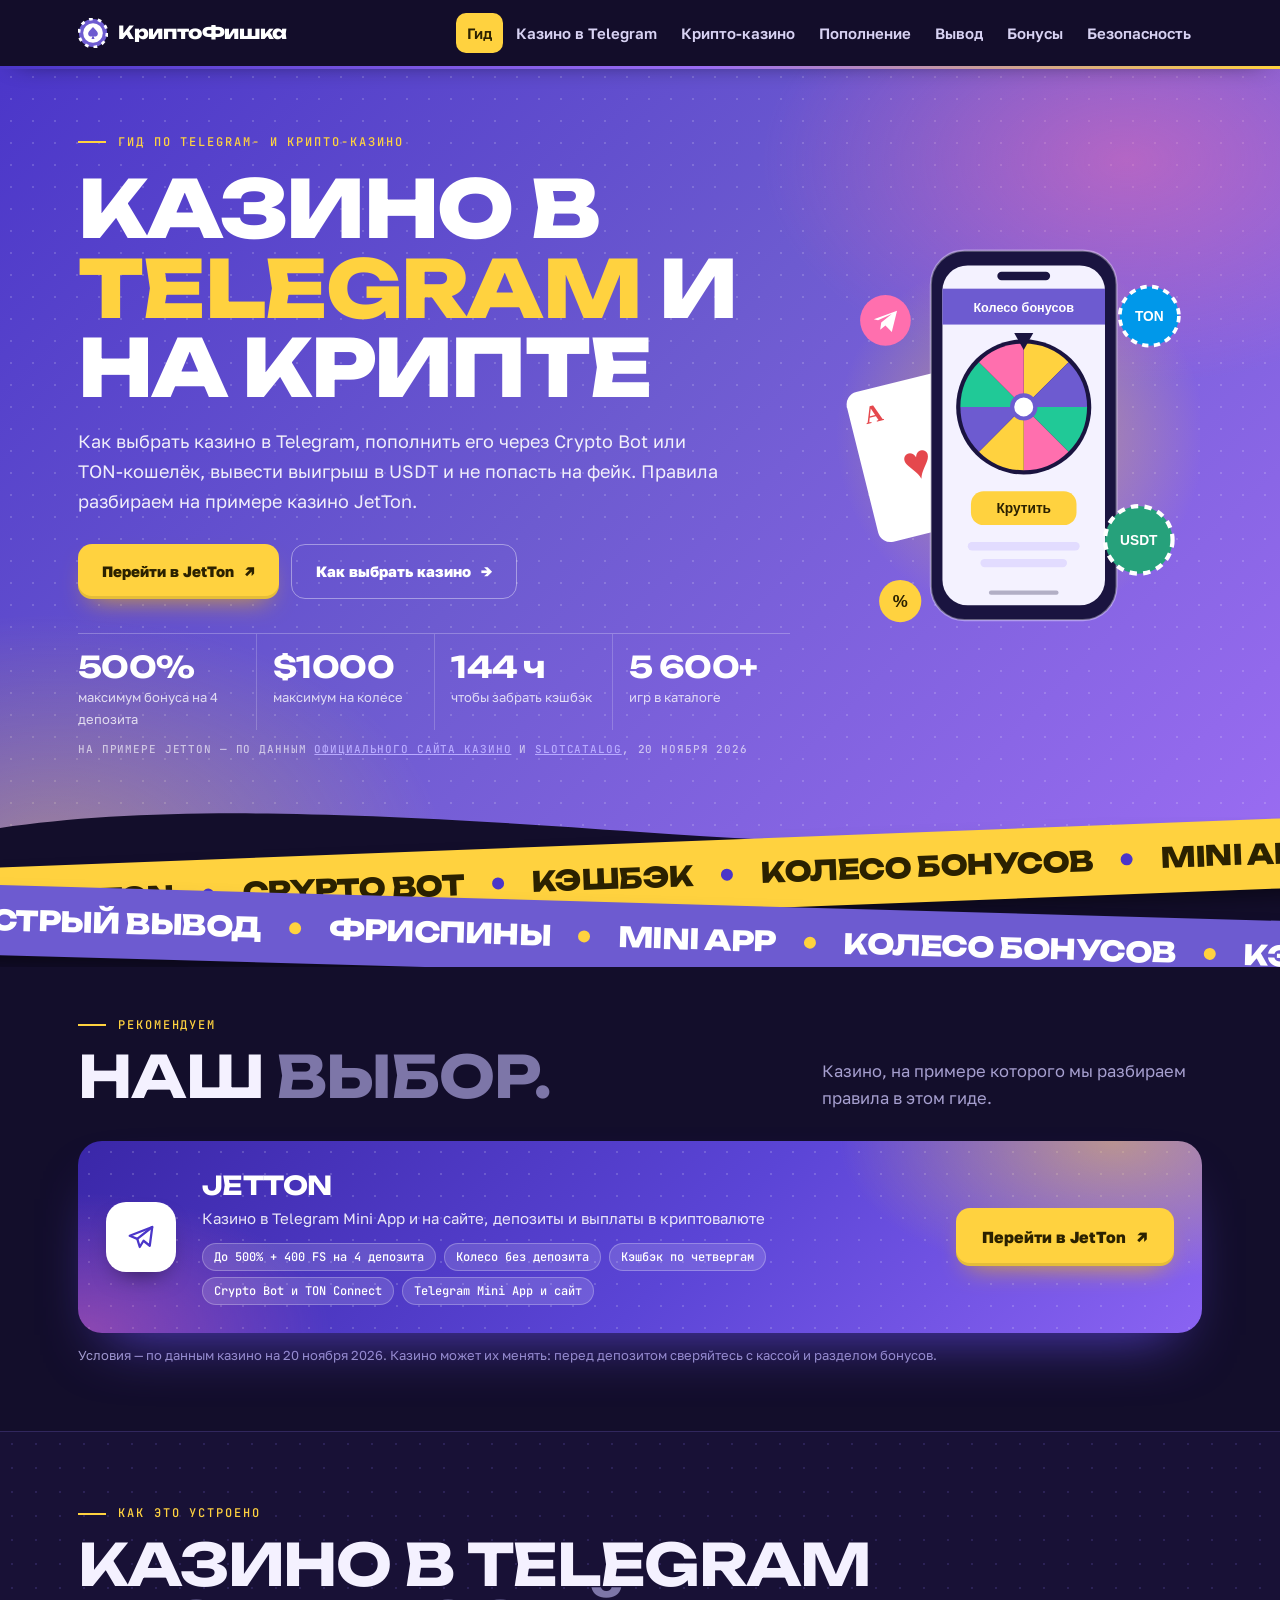
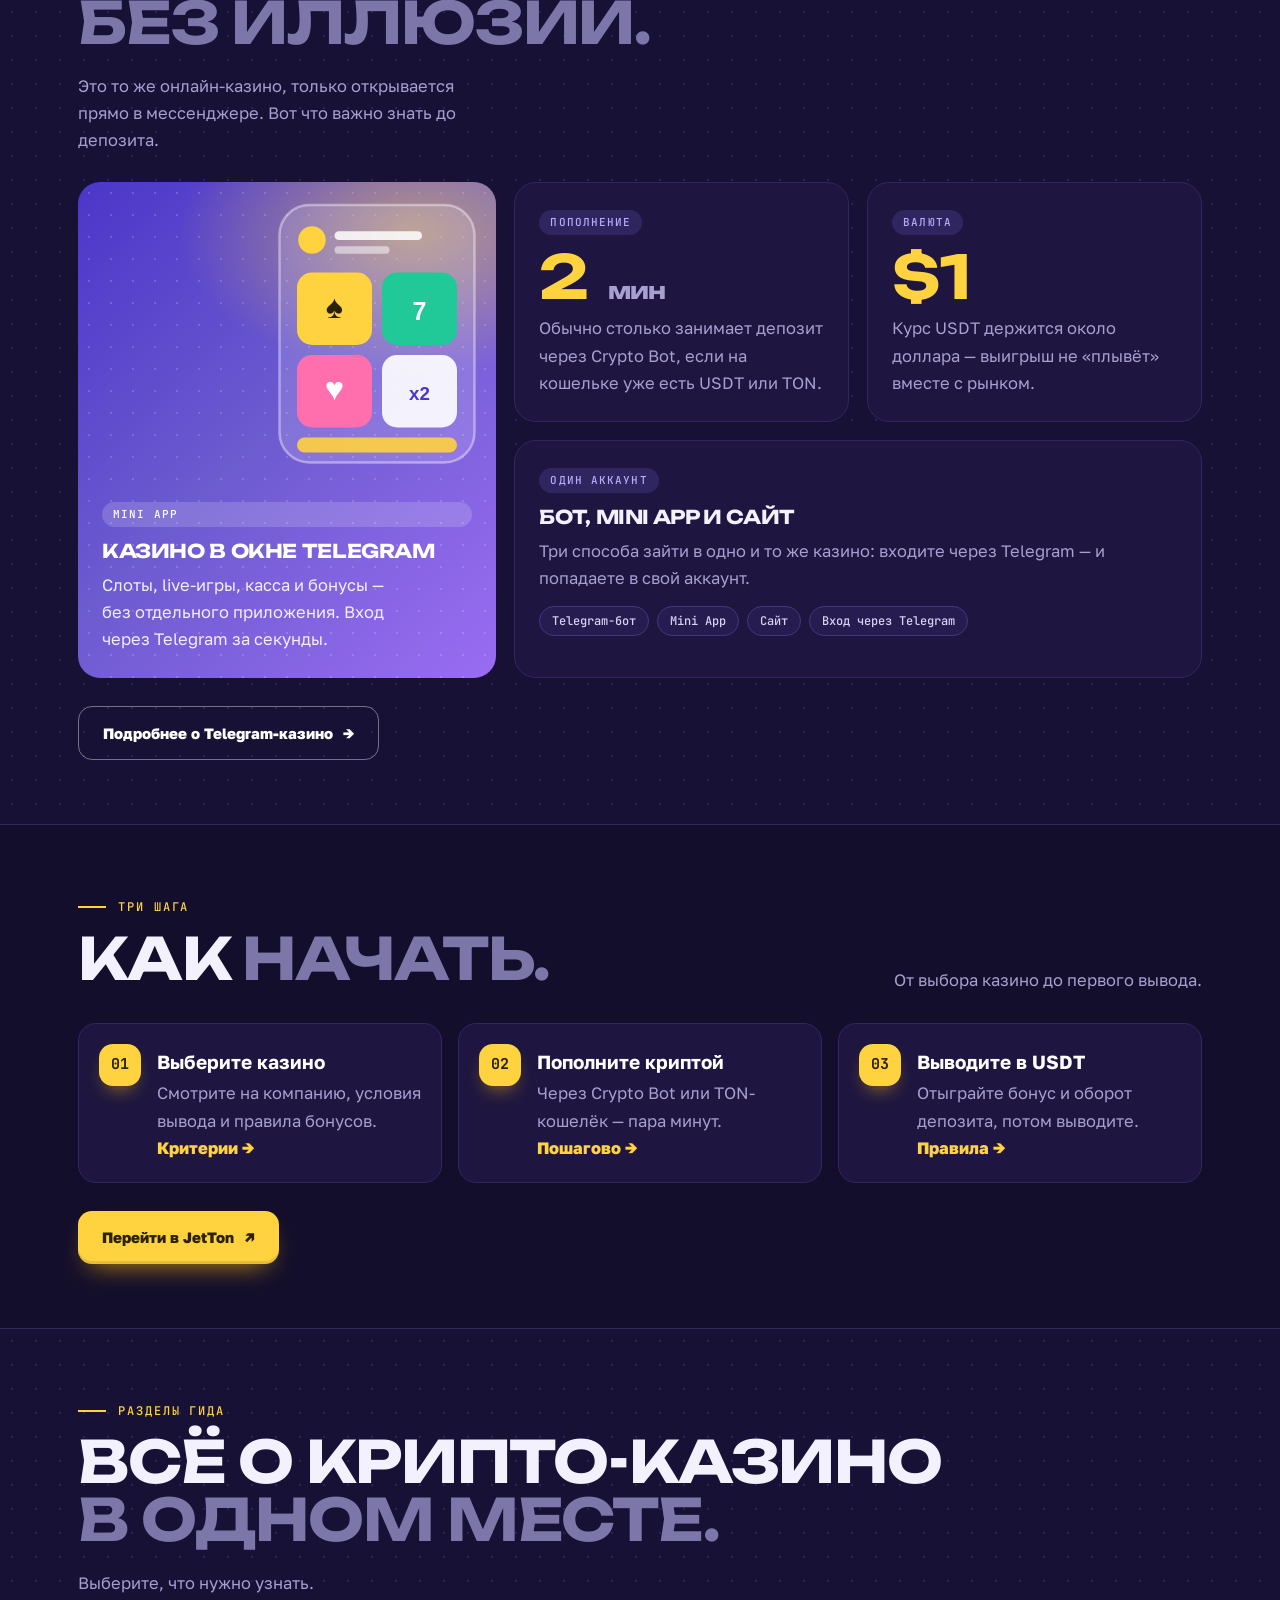
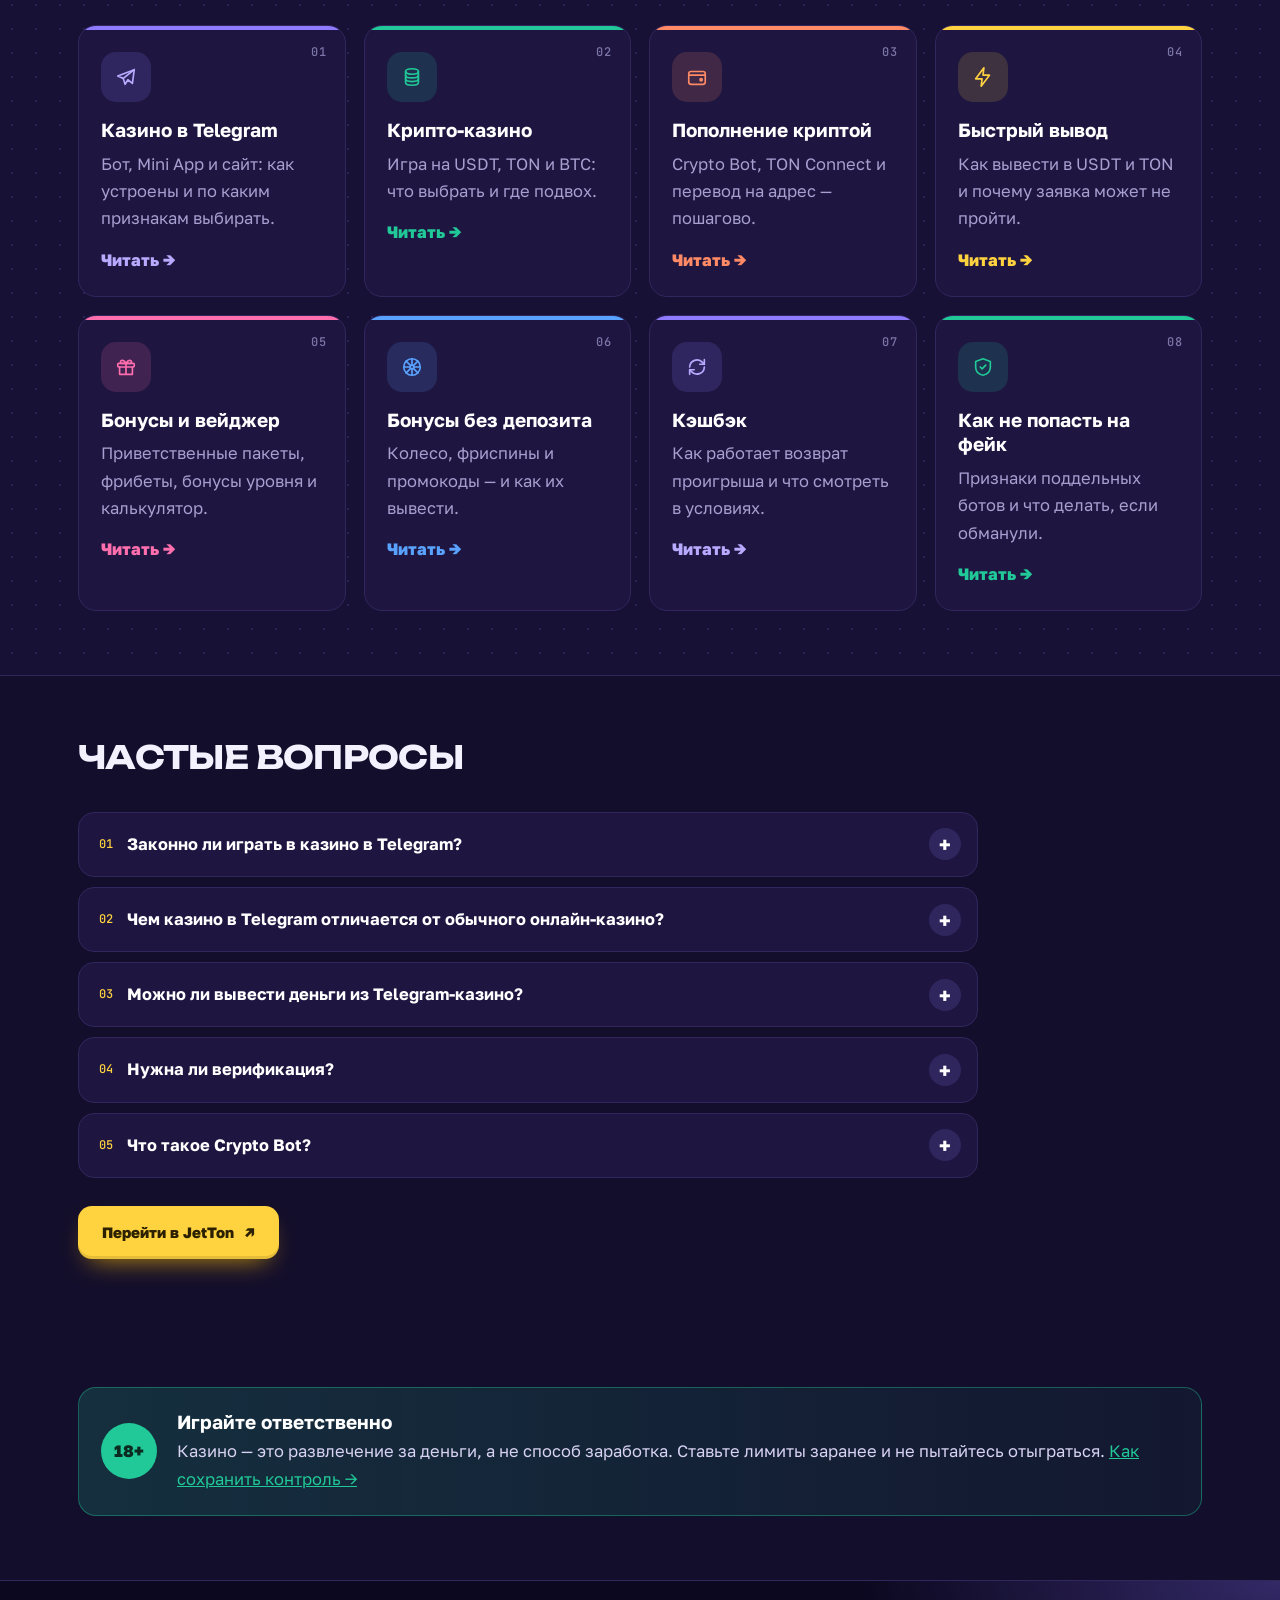
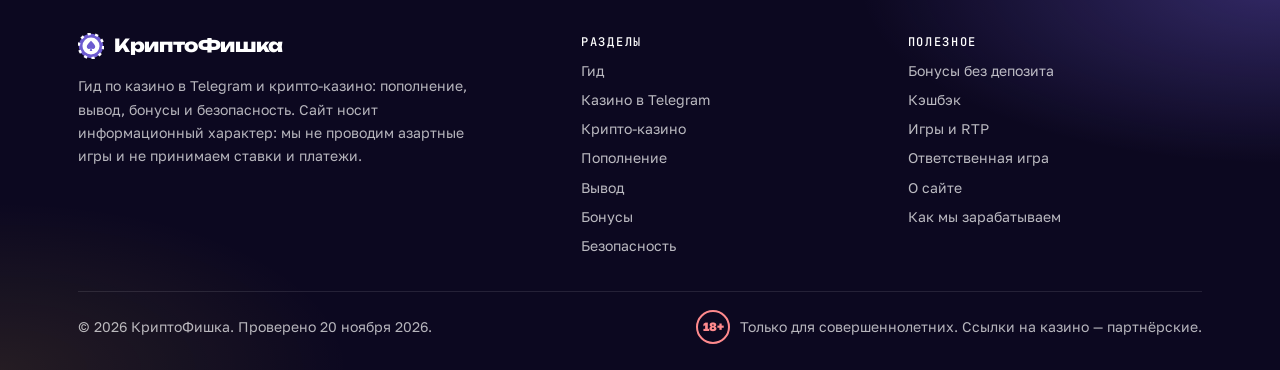
==== commit 720e188a: "Add sources for casino data" ====
--- a/index.html
+++ b/index.html
@@ -45,7 +45,7 @@
       <li class="stat"><b>144 ч</b><span>чтобы забрать кэшбэк</span></li>
       <li class="stat"><b>5&nbsp;600+</b><span>игр в каталоге</span></li>
     </ul>
-    <p class="stats-note">На примере JetTon — по данным казино и SlotCatalog, 20 ноября 2026</p>
+    <p class="stats-note">На примере JetTon — по данным <a href="https://jetton.games/en" target="_blank" rel="noopener noreferrer">официального сайта казино</a> и <a href="https://slotcatalog.com/en/casino/jetton" target="_blank" rel="noopener noreferrer">SlotCatalog</a>, 20 ноября 2026</p>
   </div>
   <svg class="hero-art" viewBox="0 0 360 420" aria-hidden="true">
   <defs><radialGradient id="glow" cx=".5" cy=".5" r=".5"><stop offset="0" stop-color="#ffd23f" stop-opacity=".5"/><stop offset="1" stop-color="#ffd23f" stop-opacity="0"/></radialGradient></defs>
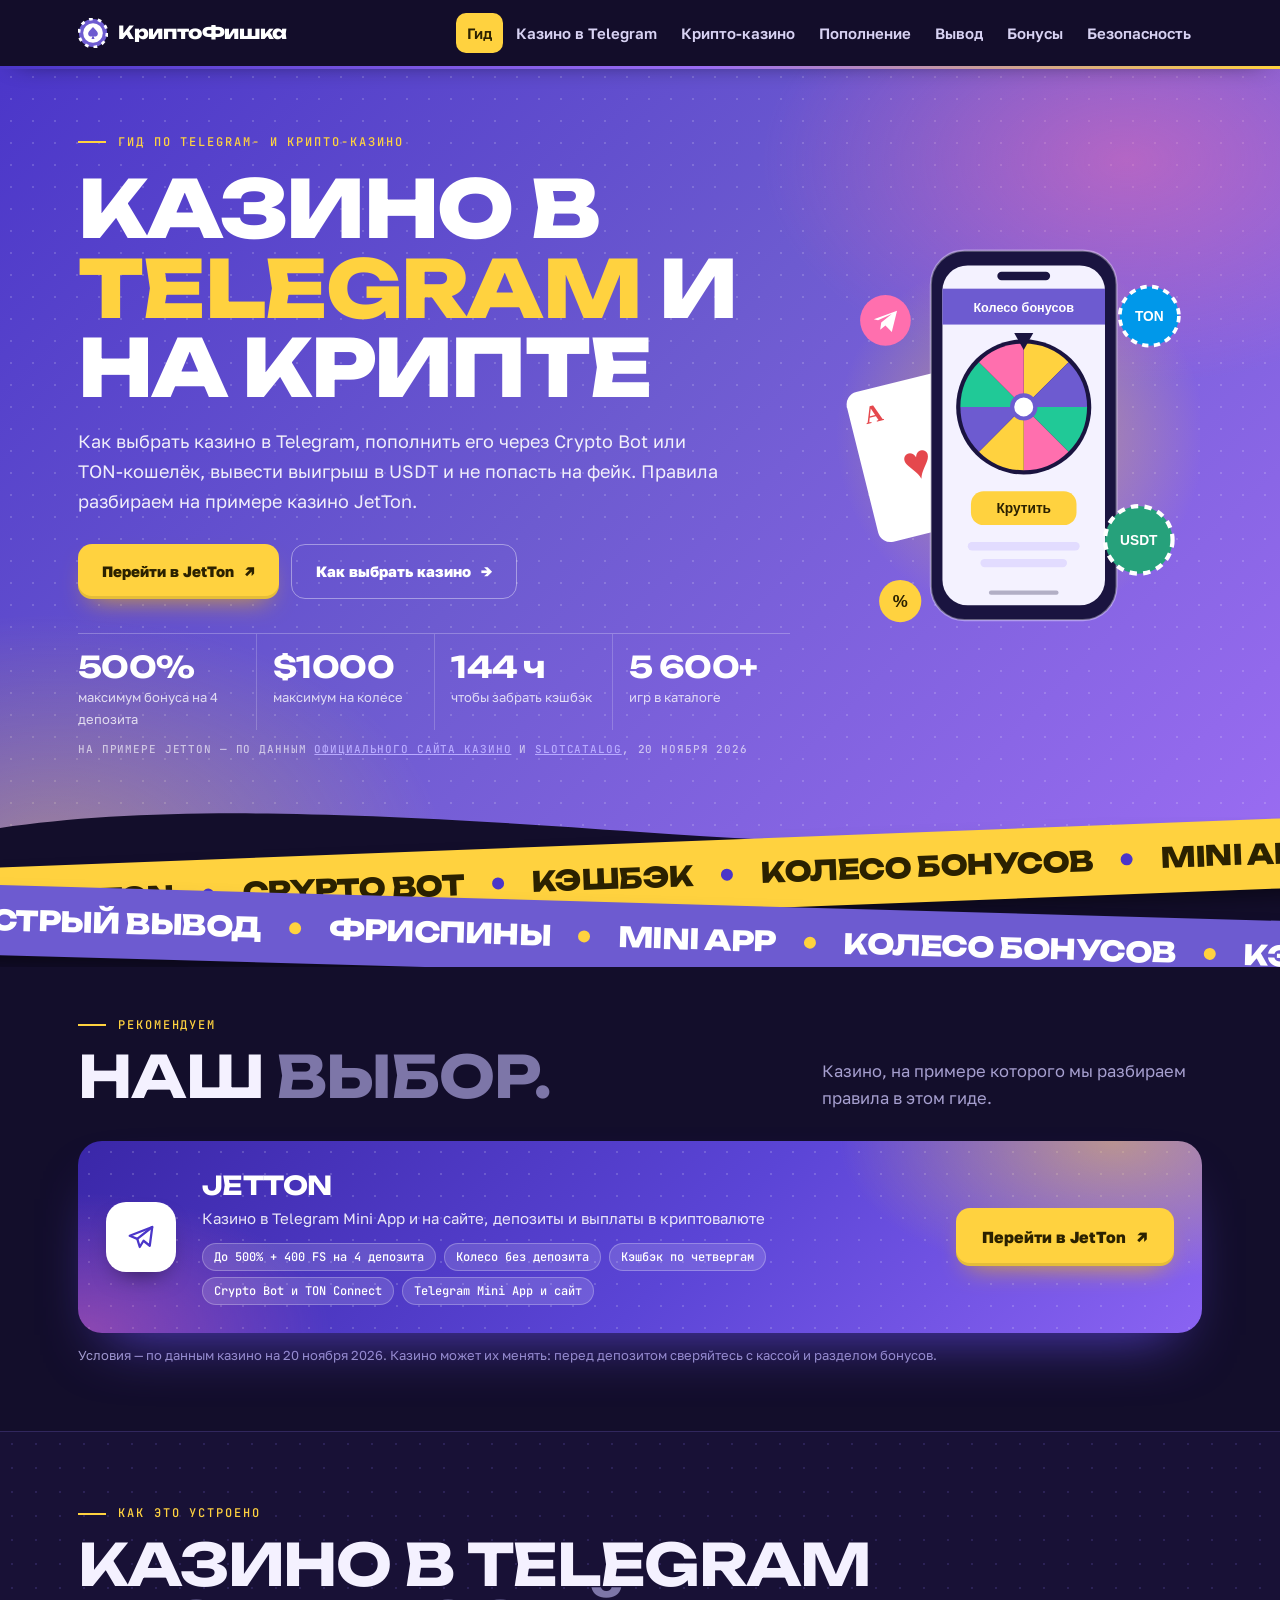
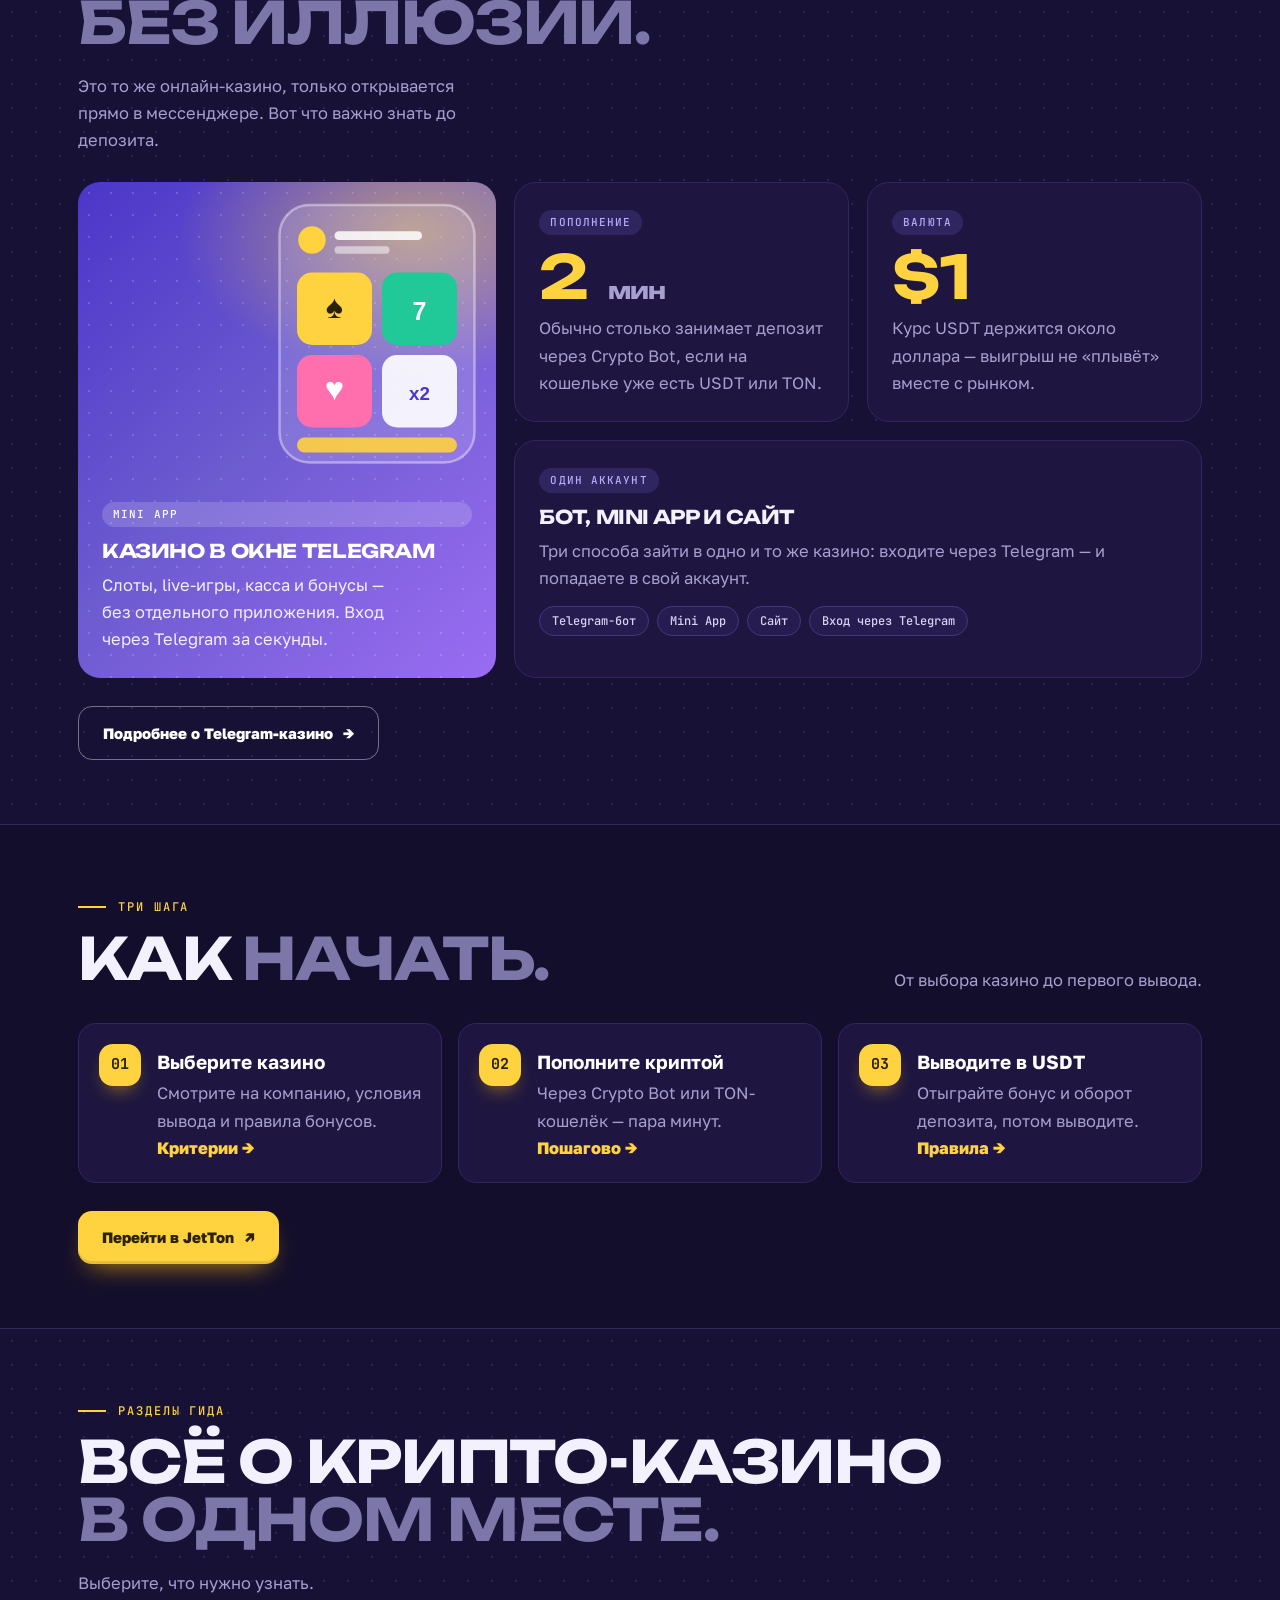
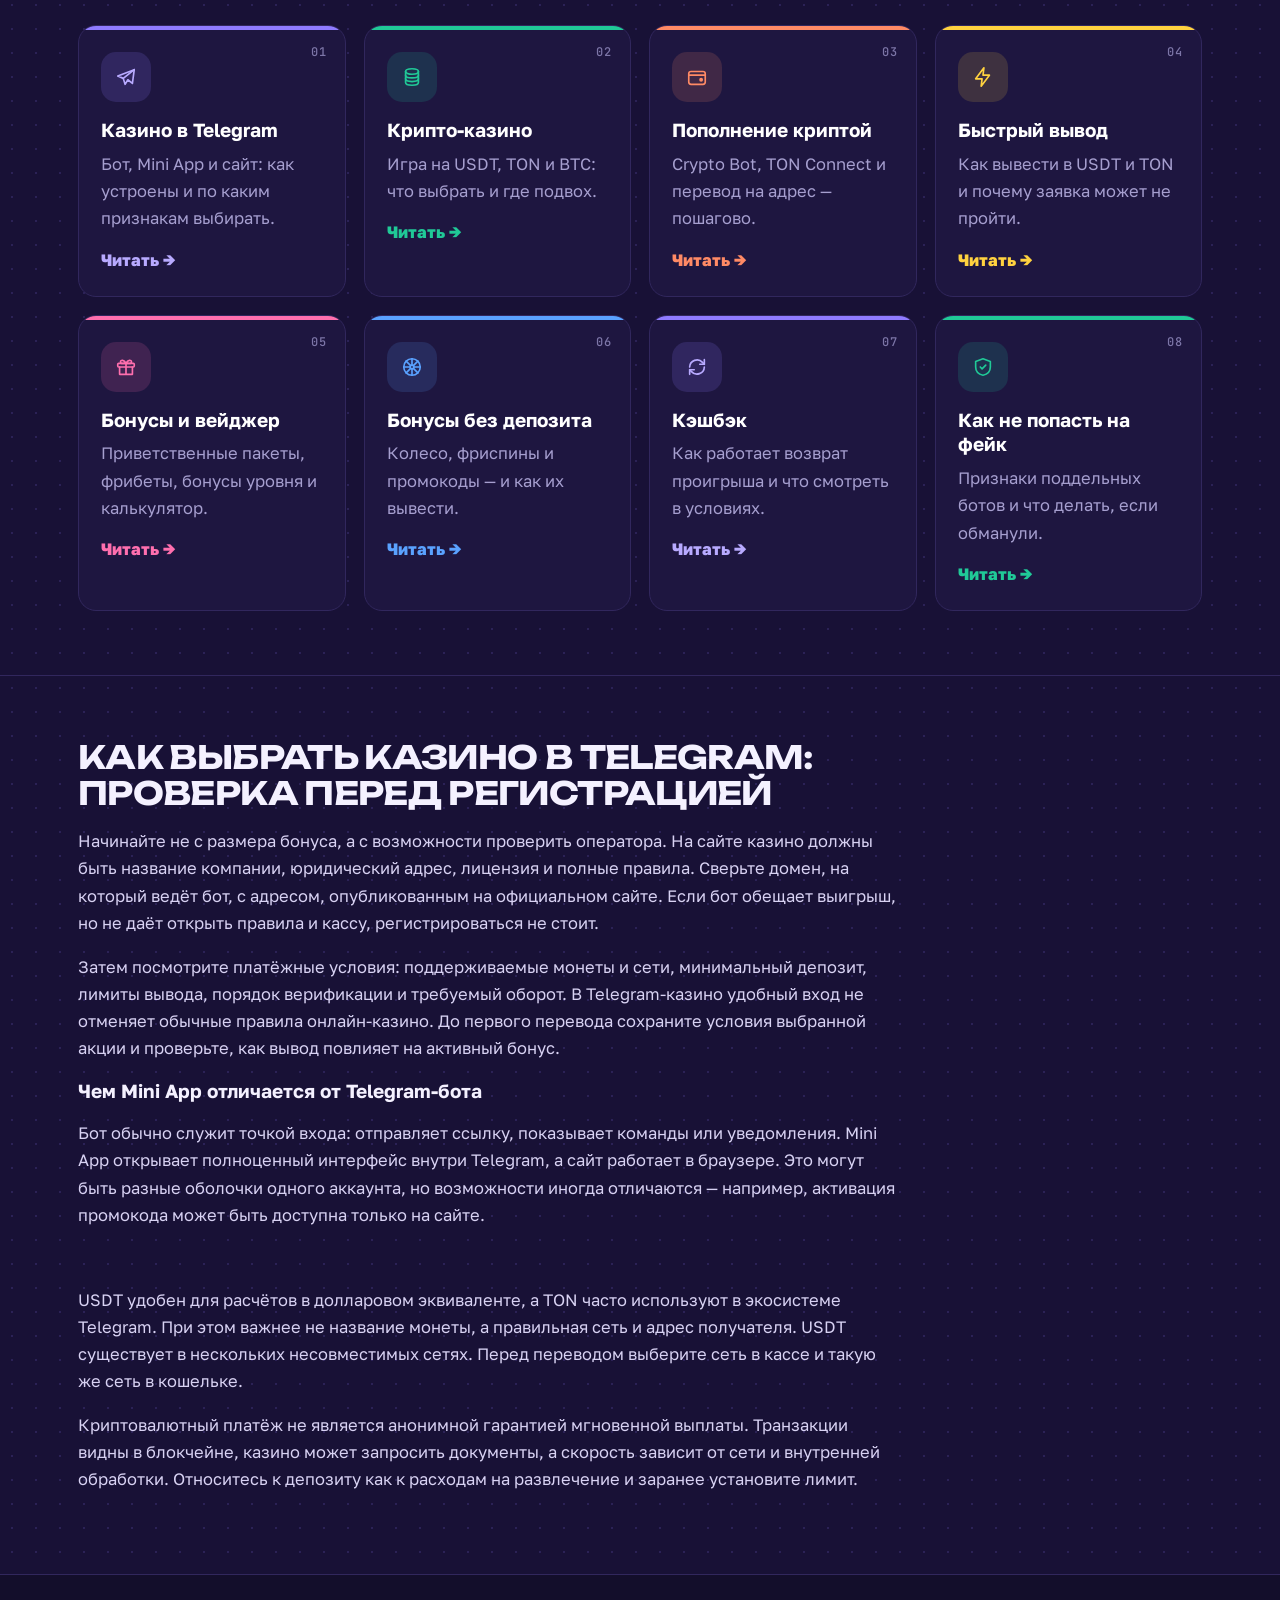
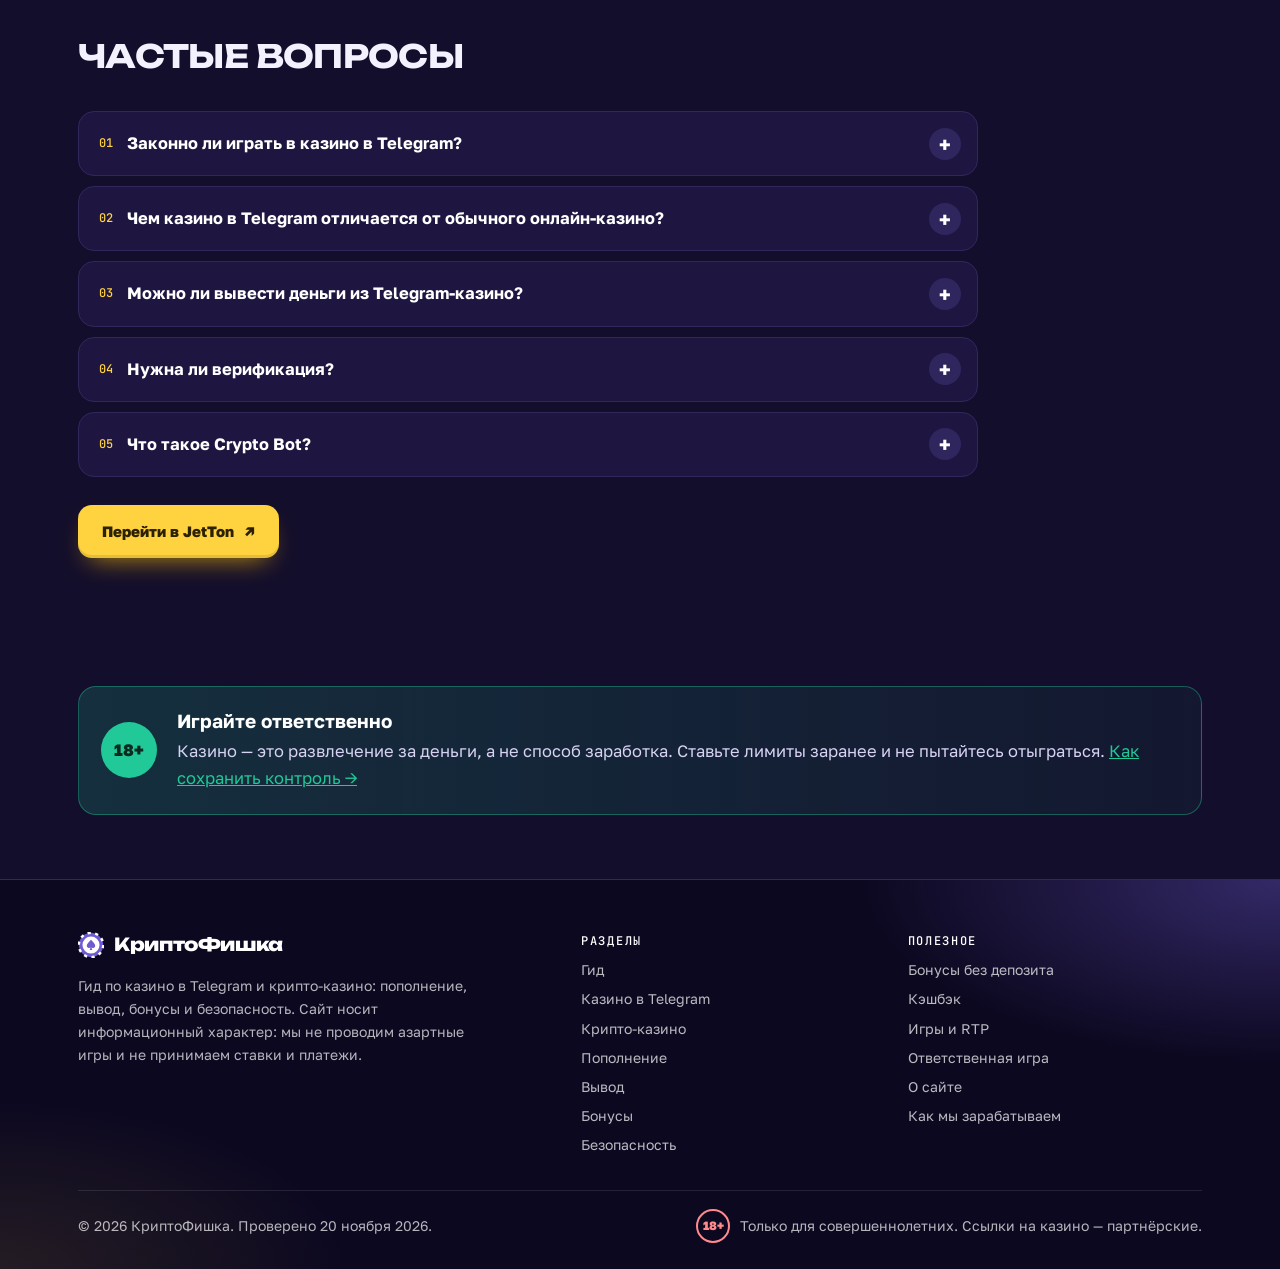
==== commit d6f39dda: "Expand SEO content across guide pages" ====
--- a/index.html
+++ b/index.html
@@ -139,6 +139,18 @@
   <div class="grid g4"><a class="card" href="telegram-kazino.html"><div class="ico"><svg viewBox="0 0 24 24" width="22" height="22" fill="none" stroke="currentColor" stroke-width="1.8" stroke-linecap="round" stroke-linejoin="round" aria-hidden="true"><path d="M21 4L3 11l6 2.5L11 20l3-5 5 4z"/><path d="M9 13.5L21 4"/></svg></div><h3>Казино в Telegram</h3><p>Бот, Mini App и сайт: как устроены и по каким признакам выбирать.</p><span class="go">Читать →</span></a><a class="card" href="kripto-kazino.html"><div class="ico"><svg viewBox="0 0 24 24" width="22" height="22" fill="none" stroke="currentColor" stroke-width="1.8" stroke-linecap="round" stroke-linejoin="round" aria-hidden="true"><ellipse cx="12" cy="6" rx="7" ry="3"/><path d="M5 6v4c0 1.7 3.1 3 7 3s7-1.3 7-3V6"/><path d="M5 10v4c0 1.7 3.1 3 7 3s7-1.3 7-3v-4"/><path d="M5 14v4c0 1.7 3.1 3 7 3s7-1.3 7-3v-4"/></svg></div><h3>Крипто-казино</h3><p>Игра на USDT, TON и BTC: что выбрать и где подвох.</p><span class="go">Читать →</span></a><a class="card" href="popolnenie.html"><div class="ico"><svg viewBox="0 0 24 24" width="22" height="22" fill="none" stroke="currentColor" stroke-width="1.8" stroke-linecap="round" stroke-linejoin="round" aria-hidden="true"><rect x="3" y="6" width="18" height="14" rx="2.5"/><path d="M3 10h18"/><circle cx="16.5" cy="15" r="1.2" fill="currentColor"/></svg></div><h3>Пополнение криптой</h3><p>Crypto Bot, TON Connect и перевод на адрес — пошагово.</p><span class="go">Читать →</span></a><a class="card" href="vyvod.html"><div class="ico"><svg viewBox="0 0 24 24" width="22" height="22" fill="none" stroke="currentColor" stroke-width="1.8" stroke-linecap="round" stroke-linejoin="round" aria-hidden="true"><path d="M13 2L4 14h7l-1 8 9-12h-7z"/></svg></div><h3>Быстрый вывод</h3><p>Как вывести в USDT и TON и почему заявка может не пройти.</p><span class="go">Читать →</span></a><a class="card" href="bonusy.html"><div class="ico"><svg viewBox="0 0 24 24" width="22" height="22" fill="none" stroke="currentColor" stroke-width="1.8" stroke-linecap="round" stroke-linejoin="round" aria-hidden="true"><rect x="3" y="8" width="18" height="4" rx="1"/><path d="M5 12v8h14v-8M12 8v12M12 8C10 4 6 4 6 6.5S9 8 12 8zm0 0c2-4 6-4 6-1.5S15 8 12 8z"/></svg></div><h3>Бонусы и вейджер</h3><p>Приветственные пакеты, фрибеты, бонусы уровня и калькулятор.</p><span class="go">Читать →</span></a><a class="card" href="bez-depozita.html"><div class="ico"><svg viewBox="0 0 24 24" width="22" height="22" fill="none" stroke="currentColor" stroke-width="1.8" stroke-linecap="round" stroke-linejoin="round" aria-hidden="true"><circle cx="12" cy="12" r="9"/><circle cx="12" cy="12" r="2"/><path d="M12 3v7M12 14v7M3 12h7M14 12h7M5.6 5.6l4.9 4.9M13.5 13.5l4.9 4.9M18.4 5.6l-4.9 4.9M10.5 13.5l-4.9 4.9"/></svg></div><h3>Бонусы без депозита</h3><p>Колесо, фриспины и промокоды — и как их вывести.</p><span class="go">Читать →</span></a><a class="card" href="keshbek.html"><div class="ico"><svg viewBox="0 0 24 24" width="22" height="22" fill="none" stroke="currentColor" stroke-width="1.8" stroke-linecap="round" stroke-linejoin="round" aria-hidden="true"><path d="M4 12a8 8 0 0 1 14-5l2 2M20 12a8 8 0 0 1-14 5l-2-2"/><path d="M20 4v5h-5M4 20v-5h5"/></svg></div><h3>Кэшбэк</h3><p>Как работает возврат проигрыша и что смотреть в условиях.</p><span class="go">Читать →</span></a><a class="card" href="bezopasnost.html"><div class="ico"><svg viewBox="0 0 24 24" width="22" height="22" fill="none" stroke="currentColor" stroke-width="1.8" stroke-linecap="round" stroke-linejoin="round" aria-hidden="true"><path d="M12 3l8 3v6c0 5-3.5 8-8 9-4.5-1-8-4-8-9V6z"/><path d="M9 12l2 2 4-4"/></svg></div><h3>Как не попасть на фейк</h3><p>Признаки поддельных ботов и что делать, если обманули.</p><span class="go">Читать →</span></a></div>
 </div></section>
 
+
+<section class="sec alt"><div class="wrap prose">
+  <h2>Как выбрать казино в Telegram: проверка перед регистрацией</h2>
+  <p>Начинайте не с размера бонуса, а с возможности проверить оператора. На сайте казино должны быть название компании, юридический адрес, лицензия и полные правила. Сверьте домен, на который ведёт бот, с адресом, опубликованным на официальном сайте. Если бот обещает выигрыш, но не даёт открыть правила и кассу, регистрироваться не стоит.</p>
+  <p>Затем посмотрите платёжные условия: поддерживаемые монеты и сети, минимальный депозит, лимиты вывода, порядок верификации и требуемый оборот. В Telegram-казино удобный вход не отменяет обычные правила онлайн-казино. До первого перевода сохраните условия выбранной акции и проверьте, как вывод повлияет на активный бонус.</p>
+  <h3>Чем Mini App отличается от Telegram-бота</h3>
+  <p>Бот обычно служит точкой входа: отправляет ссылку, показывает команды или уведомления. Mini App открывает полноценный интерфейс внутри Telegram, а сайт работает в браузере. Это могут быть разные оболочки одного аккаунта, но возможности иногда отличаются — например, активация промокода может быть доступна только на сайте.</p>
+  <h3>Зачем использовать USDT и TON</h3>
+  <p>USDT удобен для расчётов в долларовом эквиваленте, а TON часто используют в экосистеме Telegram. При этом важнее не название монеты, а правильная сеть и адрес получателя. USDT существует в нескольких несовместимых сетях. Перед переводом выберите сеть в кассе и такую же сеть в кошельке.</p>
+  <p>Криптовалютный платёж не является анонимной гарантией мгновенной выплаты. Транзакции видны в блокчейне, казино может запросить документы, а скорость зависит от сети и внутренней обработки. Относитесь к депозиту как к расходам на развлечение и заранее установите лимит.</p>
+</div></section>
+
 <section class="sec"><div class="wrap">
   <div class="sec-head"><div><h2>Частые вопросы</h2></div></div>
   <div class="faq"><details><summary>Законно ли играть в казино в Telegram?</summary><div class="ans"><p>Зависит от страны. Во многих странах, включая Россию, у онлайн-казино нет местной лицензии — они работают по офшорным лицензиям (Кюрасао, Анжуан и другие). Перед игрой проверьте законы страны, в которой находитесь.</p></div></details><details><summary>Чем казино в Telegram отличается от обычного онлайн-казино?</summary><div class="ans"><p>По сути ничем: это то же казино, только открывается прямо в мессенджере — как бот или мини-приложение. Вход через Telegram, а пополнять удобно криптовалютой. Подробнее — <a href="telegram-kazino.html">в разборе</a>.</p></div></details><details><summary>Можно ли вывести деньги из Telegram-казино?</summary><div class="ans"><p>Да, обычно в криптовалюте: через Crypto Bot или на TON-кошелёк. Но перед выводом нужно выполнить правила: отыграть бонус и сделать оборот депозита. Подробнее — на странице <a href="vyvod.html">о выводе</a>.</p></div></details><details><summary>Нужна ли верификация?</summary><div class="ans"><p>При регистрации документы обычно не просят — хватает Telegram. Но казино вправе запросить проверку позже, например перед крупным выводом. В JetTon это пункт 8.12 правил: запрос отправляют на почту безопасности казино.</p></div></details><details><summary>Что такое Crypto Bot?</summary><div class="ans"><p>Бот-кошелёк внутри Telegram (@CryptoBot): в нём хранят USDT, TON и другие монеты и оплачивают счета. Многие Telegram-казино принимают через него депозиты и выплаты. Пошагово — на странице <a href="popolnenie.html">о пополнении</a>.</p></div></details></div>
